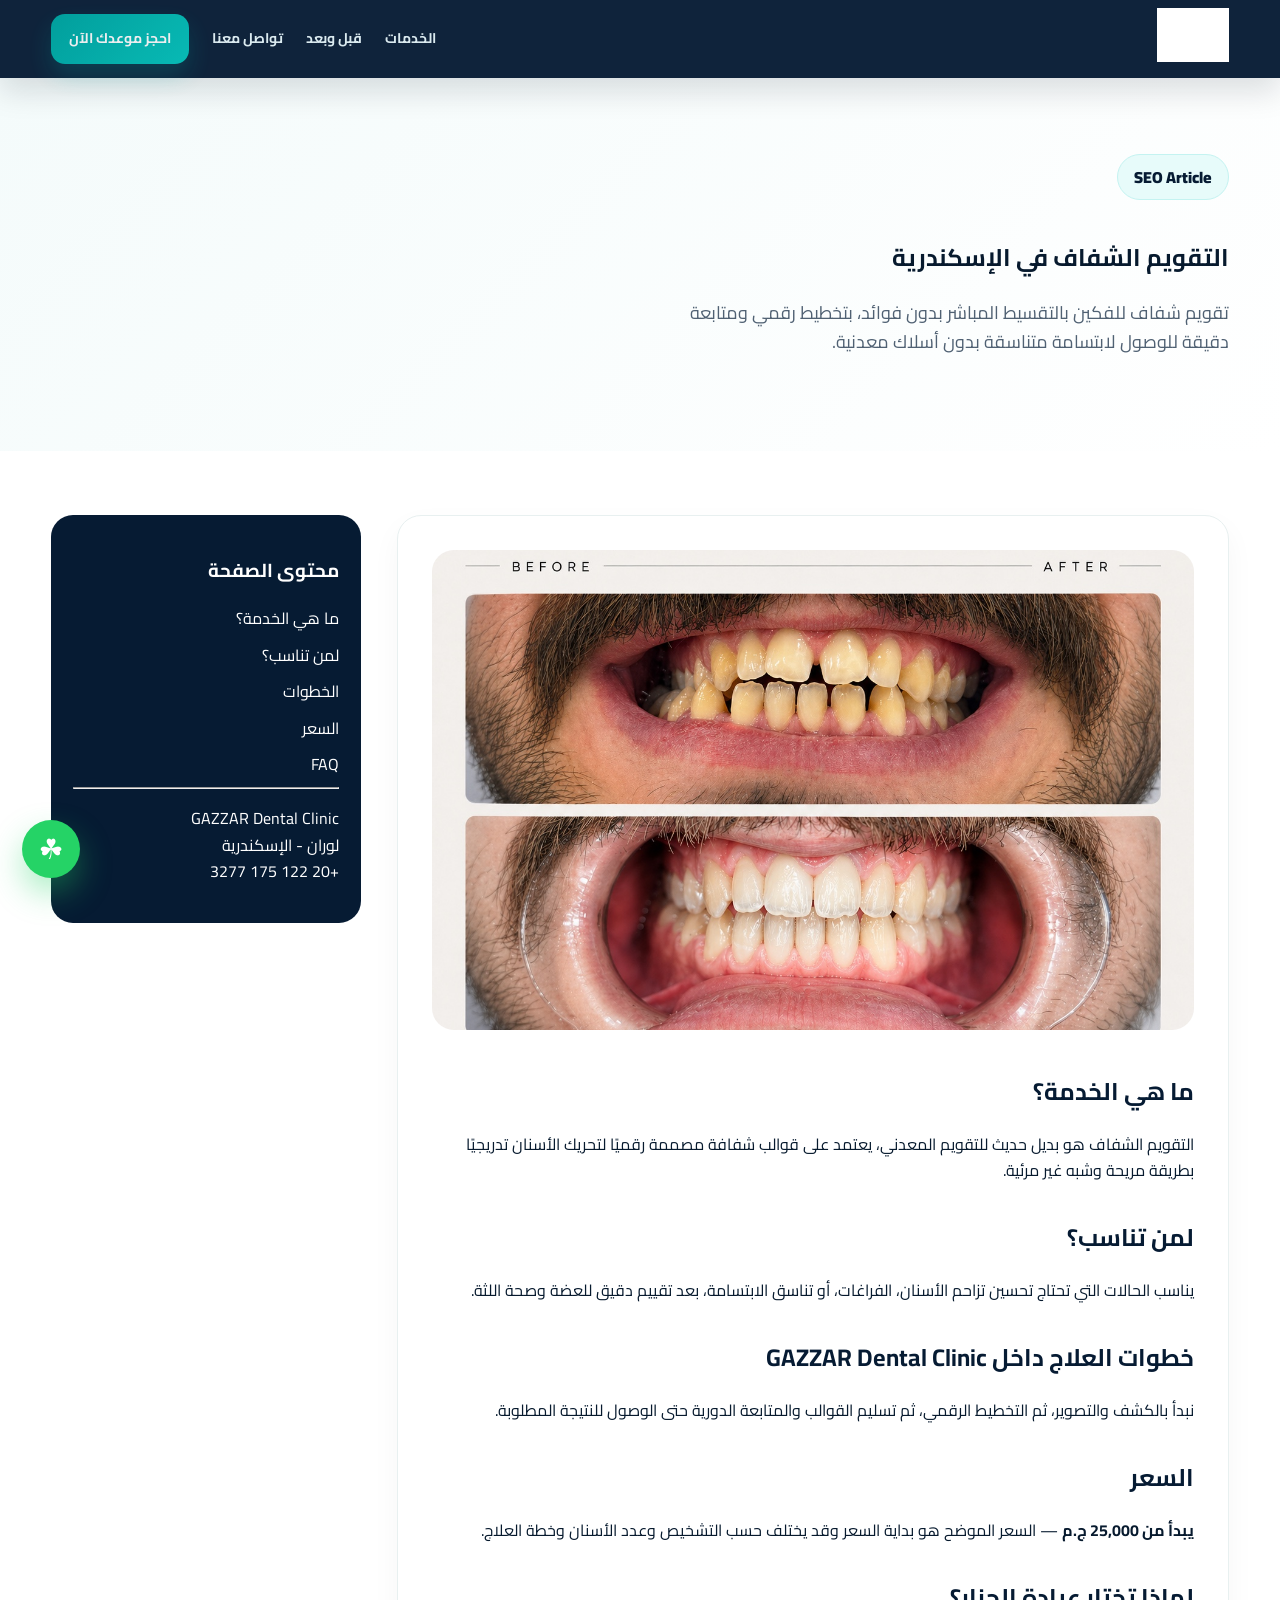
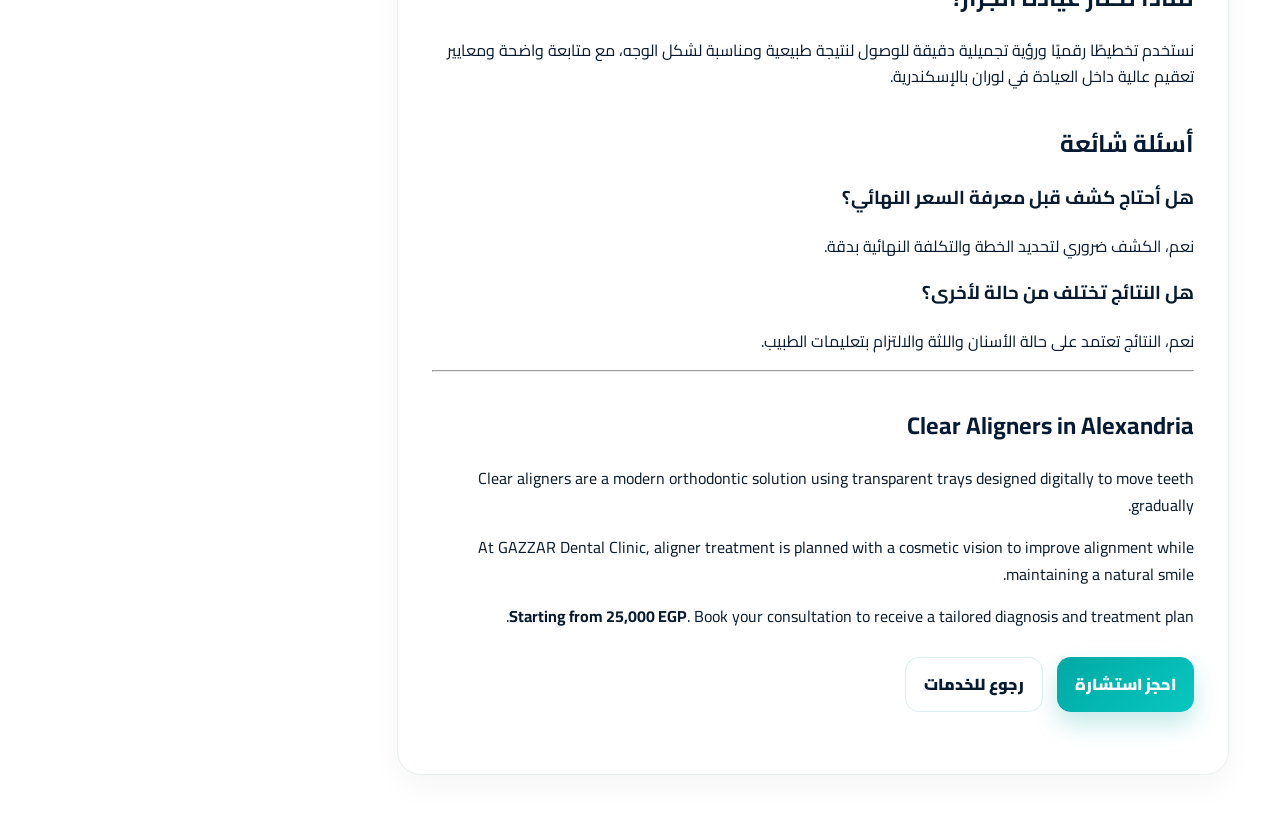
==== clear-aligners.html @ 8bf9c074 "Add files via upload" ====
<!doctype html><html lang="ar"><head><meta charset="utf-8"><meta name="viewport" content="width=device-width, initial-scale=1"><title>التقويم الشفاف في الإسكندرية | GAZZAR Dental Clinic</title><meta name="description" content="تعرف على التقويم الشفاف في عيادة GAZZAR Dental Clinic مع د. عمر الجزار، بداية السعر 25,000 ج.م للفكين بالتقسيط المباشر."><link rel="preconnect" href="https://fonts.googleapis.com"><link rel="preconnect" href="https://fonts.gstatic.com" crossorigin><link href="https://fonts.googleapis.com/css2?family=Cairo:wght@400;600;700;800;1000&family=Inter:wght@400;600;700;800;900&display=swap" rel="stylesheet"><link rel="stylesheet" href="styles.css"></head><body dir="rtl"><header class="topbar"><div class="container nav"><a class="brand" href="index.html"><img src="logo.png" alt="GAZZAR Dental Clinic"></a><nav class="links open" style="display:flex;position:static;flex-direction:row;background:transparent;padding:0"><a href="index.html#services">الخدمات</a><a href="index.html#cases">قبل وبعد</a><a href="index.html#contact">تواصل معنا</a><a class="cta" href="https://wa.me/201221753277" target="_blank">احجز موعدك الآن</a></nav></div></header><section class="article-hero"><div class="container"><span class="eyebrow">SEO Article</span><h1>التقويم الشفاف في الإسكندرية</h1><p class="lead">تقويم شفاف للفكين بالتقسيط المباشر بدون فوائد، بتخطيط رقمي ومتابعة دقيقة للوصول لابتسامة متناسقة بدون أسلاك معدنية.</p></div></section><div class="container article"><main><img src="case-clear-2.jpg" style="width:100%;border-radius:22px;max-height:480px;object-fit:cover" alt="Clear Aligners in Alexandria"><h2 id="overview">ما هي الخدمة؟</h2><p>التقويم الشفاف هو بديل حديث للتقويم المعدني، يعتمد على قوالب شفافة مصممة رقميًا لتحريك الأسنان تدريجيًا بطريقة مريحة وشبه غير مرئية.</p><h2 id="candidate">لمن تناسب؟</h2><p>يناسب الحالات التي تحتاج تحسين تزاحم الأسنان، الفراغات، أو تناسق الابتسامة، بعد تقييم دقيق للعضة وصحة اللثة.</p><h2 id="steps">خطوات العلاج داخل GAZZAR Dental Clinic</h2><p>نبدأ بالكشف والتصوير، ثم التخطيط الرقمي، ثم تسليم القوالب والمتابعة الدورية حتى الوصول للنتيجة المطلوبة.</p><h2 id="price">السعر</h2><p><strong>يبدأ من 25,000 ج.م</strong> — السعر الموضح هو بداية السعر وقد يختلف حسب التشخيص وعدد الأسنان وخطة العلاج.</p><h2 id="why">لماذا تختار عيادة الجزار؟</h2><p>نستخدم تخطيطًا رقميًا ورؤية تجميلية دقيقة للوصول لنتيجة طبيعية ومناسبة لشكل الوجه، مع متابعة واضحة ومعايير تعقيم عالية داخل العيادة في لوران بالإسكندرية.</p><h2 id="faq">أسئلة شائعة</h2><h3>هل أحتاج كشف قبل معرفة السعر النهائي؟</h3><p>نعم، الكشف ضروري لتحديد الخطة والتكلفة النهائية بدقة.</p><h3>هل النتائج تختلف من حالة لأخرى؟</h3><p>نعم، النتائج تعتمد على حالة الأسنان واللثة والالتزام بتعليمات الطبيب.</p><hr><h2>Clear Aligners in Alexandria</h2><p>Clear aligners are a modern orthodontic solution using transparent trays designed digitally to move teeth gradually.</p><p>At GAZZAR Dental Clinic, aligner treatment is planned with a cosmetic vision to improve alignment while maintaining a natural smile.</p><p><strong>Starting from 25,000 EGP</strong>. Book your consultation to receive a tailored diagnosis and treatment plan.</p><div class="actions"><a class="cta" href="https://wa.me/201221753277" target="_blank">احجز استشارة</a><a class="cta ghost" href="index.html#services">رجوع للخدمات</a></div></main><aside class="toc"><h3>محتوى الصفحة</h3><a href="#overview">ما هي الخدمة؟</a><a href="#candidate">لمن تناسب؟</a><a href="#steps">الخطوات</a><a href="#price">السعر</a><a href="#faq">FAQ</a><hr><p>GAZZAR Dental Clinic<br>لوران - الإسكندرية<br>+20 122 175 3277</p></aside></div><a class="whatsapp-float" href="https://wa.me/201221753277" target="_blank">☘</a></body></html>
---- styles.css ----
:root{--navy:#061b33;--navy2:#0a2946;--teal:#00a9a5;--teal2:#08c7bf;--muted:#667789;--light:#f4fbfb;--card:#fff;--ink:#071a2e;--gold:#ffb703}*{box-sizing:border-box}html{scroll-behavior:smooth}body{margin:0;font-family:'Inter','Cairo',system-ui,-apple-system,Segoe UI,sans-serif;color:var(--ink);background:#fff;line-height:1.65}body[dir=rtl]{font-family:'Cairo','Inter',system-ui,sans-serif}.container{width:min(1180px,92%);margin:auto}.topbar{position:sticky;top:0;z-index:50;background:rgba(6,27,51,.96);backdrop-filter:blur(16px);box-shadow:0 14px 30px rgba(4,18,34,.13)}.nav{display:flex;align-items:center;justify-content:space-between;gap:24px;height:78px}.brand img{height:54px;filter:brightness(0) invert(1)}.links{display:flex;align-items:center;gap:23px}.links a{color:#ecfbff;text-decoration:none;font-weight:700;font-size:14px;opacity:.92}.links a:hover{color:var(--teal2)}.cta{display:inline-flex;align-items:center;justify-content:center;gap:8px;border-radius:14px;background:linear-gradient(135deg,var(--teal),var(--teal2));color:white!important;text-decoration:none;padding:13px 18px;font-weight:900;box-shadow:0 12px 25px rgba(0,169,165,.24)}.ghost{background:white;color:var(--navy)!important;border:1px solid #d9eff0;box-shadow:none}.lang{border:1px solid rgba(255,255,255,.25);background:transparent;color:white;border-radius:11px;padding:10px 12px;cursor:pointer;font-weight:800}.menu{display:none;background:transparent;border:0;color:white;font-size:28px}.hero{position:relative;overflow:hidden;background:linear-gradient(110deg,#fff 0%,#f7fcfc 47%,#dff8f7 100%);min-height:710px}.hero:after{content:"";position:absolute;right:-160px;bottom:-120px;width:750px;height:420px;background:linear-gradient(135deg,var(--teal),#0ec0bc);border-top-left-radius:100% 80%;z-index:0}.hero-grid{position:relative;z-index:1;display:grid;grid-template-columns:1.05fr .95fr;gap:30px;align-items:center;padding:86px 0 72px}.eyebrow{display:inline-block;background:#e7fbfa;color:var(--navy);border:1px solid #c4f3f1;border-radius:999px;padding:9px 16px;font-weight:900;margin-bottom:18px}.hero h1{font-size:clamp(46px,6vw,78px);line-height:1.05;margin:0 0 20px;font-weight:1000;letter-spacing:-2px}.hero h1 span{color:var(--teal)}.lead{font-size:18px;color:#506173;max-width:570px}.actions{display:flex;gap:14px;flex-wrap:wrap;margin:28px 0}.rating{display:flex;align-items:center;gap:13px;color:#536474;font-weight:800}.avatars{display:flex}.avatars span{width:34px;height:34px;border-radius:50%;background:linear-gradient(135deg,#cfd8dc,#fff);border:2px solid white;margin-inline-start:-8px;box-shadow:0 5px 14px rgba(0,0,0,.1)}.stars{color:var(--gold);letter-spacing:2px}.hero-photo{position:relative}.hero-photo .main{width:100%;border-radius:32px;object-fit:cover;aspect-ratio:4/4.15;box-shadow:0 30px 70px rgba(4,26,44,.16)}.results-card{position:absolute;bottom:45px;inset-inline-start:-18px;background:var(--navy);color:white;border-radius:24px;padding:22px;width:310px;box-shadow:0 25px 55px rgba(0,0,0,.24);border:1px solid rgba(255,255,255,.12)}.results-card strong{font-size:32px}.results-card img{height:52px;width:62px;border-radius:10px;object-fit:cover;margin-inline-end:4px}.feature-strip{position:relative;z-index:2;margin-top:-62px}.features{display:grid;grid-template-columns:repeat(4,1fr);gap:0;background:white;border-radius:22px;box-shadow:0 18px 50px rgba(20,56,78,.13);overflow:hidden;border:1px solid #e5f3f3}.feature{padding:26px;display:flex;gap:14px;align-items:flex-start;border-inline-end:1px solid #e7f0f1}.icon{width:48px;height:48px;display:grid;place-items:center;border-radius:16px;background:linear-gradient(135deg,var(--teal),var(--teal2));color:white;font-size:24px;flex:none}.feature h3{margin:0 0 3px;font-size:16px}.feature p{margin:0;color:var(--muted);font-size:13px}.section{padding:82px 0}.section.alt{background:linear-gradient(180deg,#f7fcfc,#fff)}.section-title{text-align:center;margin-bottom:36px}.section-title h2{font-size:38px;line-height:1.15;margin:0}.section-title span,.teal{color:var(--teal)}.section-title p{color:var(--muted);margin:12px auto 0;max-width:700px}.treatments{display:grid;grid-template-columns:repeat(4,1fr);gap:22px}.t-card{background:white;border:1px solid #e3eeee;border-radius:20px;overflow:hidden;box-shadow:0 14px 34px rgba(21,53,72,.08);display:flex;flex-direction:column}.t-card img{height:160px;width:100%;object-fit:cover}.t-body{padding:20px;display:flex;flex-direction:column;gap:9px;flex:1}.t-body h3{margin:0;font-size:20px}.t-body p{margin:0;color:var(--muted);font-size:14px}.price{margin-top:auto;color:var(--teal);font-size:22px;font-weight:1000}.small-link{font-weight:900;color:var(--navy);text-decoration:none}.badges{display:grid;grid-template-columns:repeat(4,1fr);gap:16px;margin-top:30px}.badge{background:#fff;border:1px solid #e3eeee;border-radius:18px;padding:18px;display:flex;gap:12px;align-items:center;justify-content:center;font-weight:900;color:var(--navy)}.dark-panel{background:linear-gradient(135deg,#061b33,#082944);border-radius:30px;padding:38px;color:white;display:grid;grid-template-columns:1fr 1fr;gap:38px;align-items:center;overflow:hidden}.dark-panel img{width:100%;border-radius:24px;aspect-ratio:4/3;object-fit:cover}.why-grid{display:grid;grid-template-columns:1fr 1fr;gap:20px}.why{display:flex;gap:14px}.why h3{margin:0 0 4px}.why p{margin:0;color:#bed0dd;font-size:14px}.doctor{display:grid;grid-template-columns:.72fr 1fr;gap:42px;align-items:center}.doctor img{width:100%;border-radius:30px;filter:grayscale(100%);box-shadow:0 25px 60px rgba(0,0,0,.14)}.certs{display:flex;gap:10px;flex-wrap:wrap;margin:18px 0}.certs span{background:#ecfbfa;border:1px solid #cbeeed;color:var(--navy);border-radius:999px;padding:10px 14px;font-weight:800}.stats{display:grid;grid-template-columns:repeat(4,1fr);gap:18px;margin-top:25px}.stat{padding:22px;border:1px solid #e7eeee;border-radius:20px;text-align:center;background:#fff}.stat strong{font-size:28px;color:var(--navy)}.gallery{display:grid;grid-template-columns:repeat(4,1fr);gap:16px}.gallery img{width:100%;height:210px;object-fit:cover;border-radius:20px;box-shadow:0 12px 28px rgba(0,0,0,.08)}.cases{display:grid;grid-template-columns:repeat(3,1fr);gap:22px}.case img{width:100%;border-radius:20px;box-shadow:0 12px 32px rgba(0,0,0,.1)}.case h3{margin:12px 4px 0}.reviews{display:grid;grid-template-columns:repeat(3,1fr);gap:22px}.review{background:#fff;border:1px solid #e7eeee;border-radius:20px;padding:22px;box-shadow:0 12px 30px rgba(0,0,0,.06)}.review .name{font-weight:1000;margin-top:14px}.contact{display:grid;grid-template-columns:1fr 1fr;gap:28px}.contact-card{background:#fff;border:1px solid #e7eeee;border-radius:24px;padding:28px;box-shadow:0 12px 30px rgba(0,0,0,.06)}.mapbox{border-radius:24px;overflow:hidden;min-height:360px;background:url('assets/clinic-front.jpg') center/cover;position:relative}.mapbox:after{content:"";position:absolute;inset:0;background:linear-gradient(0deg,rgba(6,27,51,.75),rgba(6,27,51,.05))}.mapbox a{position:absolute;z-index:1;bottom:22px;inset-inline:22px;text-align:center}.footer{background:#061b33;color:white;padding:54px 0 20px}.footer-grid{display:grid;grid-template-columns:1.3fr 1fr 1fr 1.2fr;gap:32px}.footer a{color:#dff;text-decoration:none;display:block;margin:7px 0}.footer img{height:58px;filter:brightness(0) invert(1)}.social{display:flex;gap:10px;margin-top:15px}.social a{width:38px;height:38px;background:rgba(255,255,255,.1);display:grid;place-items:center;border-radius:50%;margin:0}.copy{border-top:1px solid rgba(255,255,255,.1);margin-top:35px;padding-top:18px;color:#b6c8d6;font-size:13px}.article-hero{padding:76px 0;background:linear-gradient(135deg,#f4fbfb,#fff)}.article{display:grid;grid-template-columns:1fr 310px;gap:36px;padding:64px 0}.article main{background:#fff;border:1px solid #e8f0f0;border-radius:24px;padding:34px;box-shadow:0 12px 30px rgba(0,0,0,.04)}.article h1{font-size:44px;line-height:1.1}.article h2{margin-top:34px;color:var(--navy)}.toc{position:sticky;top:100px;background:var(--navy);color:white;border-radius:22px;padding:22px;height:max-content}.toc a{color:white;text-decoration:none;display:block;margin:10px 0}.whatsapp-float{position:fixed;right:22px;bottom:22px;z-index:80;width:58px;height:58px;border-radius:50%;background:#25D366;color:white;display:grid;place-items:center;font-size:28px;text-decoration:none;box-shadow:0 15px 32px rgba(37,211,102,.38)}body[dir=rtl] .whatsapp-float{right:auto;left:22px}@media(max-width:980px){.links{display:none;position:absolute;top:78px;inset-inline:0;background:var(--navy);padding:20px;flex-direction:column;align-items:stretch}.links.open{display:flex}.menu{display:block}.hero-grid,.dark-panel,.doctor,.contact,.article{grid-template-columns:1fr}.features,.treatments,.badges,.stats,.gallery,.cases,.reviews,.footer-grid{grid-template-columns:1fr 1fr}.hero:after{opacity:.4}.results-card{position:static;margin-top:15px}.hero-photo .main{aspect-ratio:16/10}.article main{padding:22px}}@media(max-width:620px){.features,.treatments,.badges,.stats,.gallery,.cases,.reviews,.footer-grid{grid-template-columns:1fr}.hero h1{font-size:44px}.nav{height:72px}.brand img{height:43px}.section{padding:56px 0}.gallery img{height:260px}.topbar .cta{display:none}.hero-grid{padding:54px 0}.article h1{font-size:35px}}
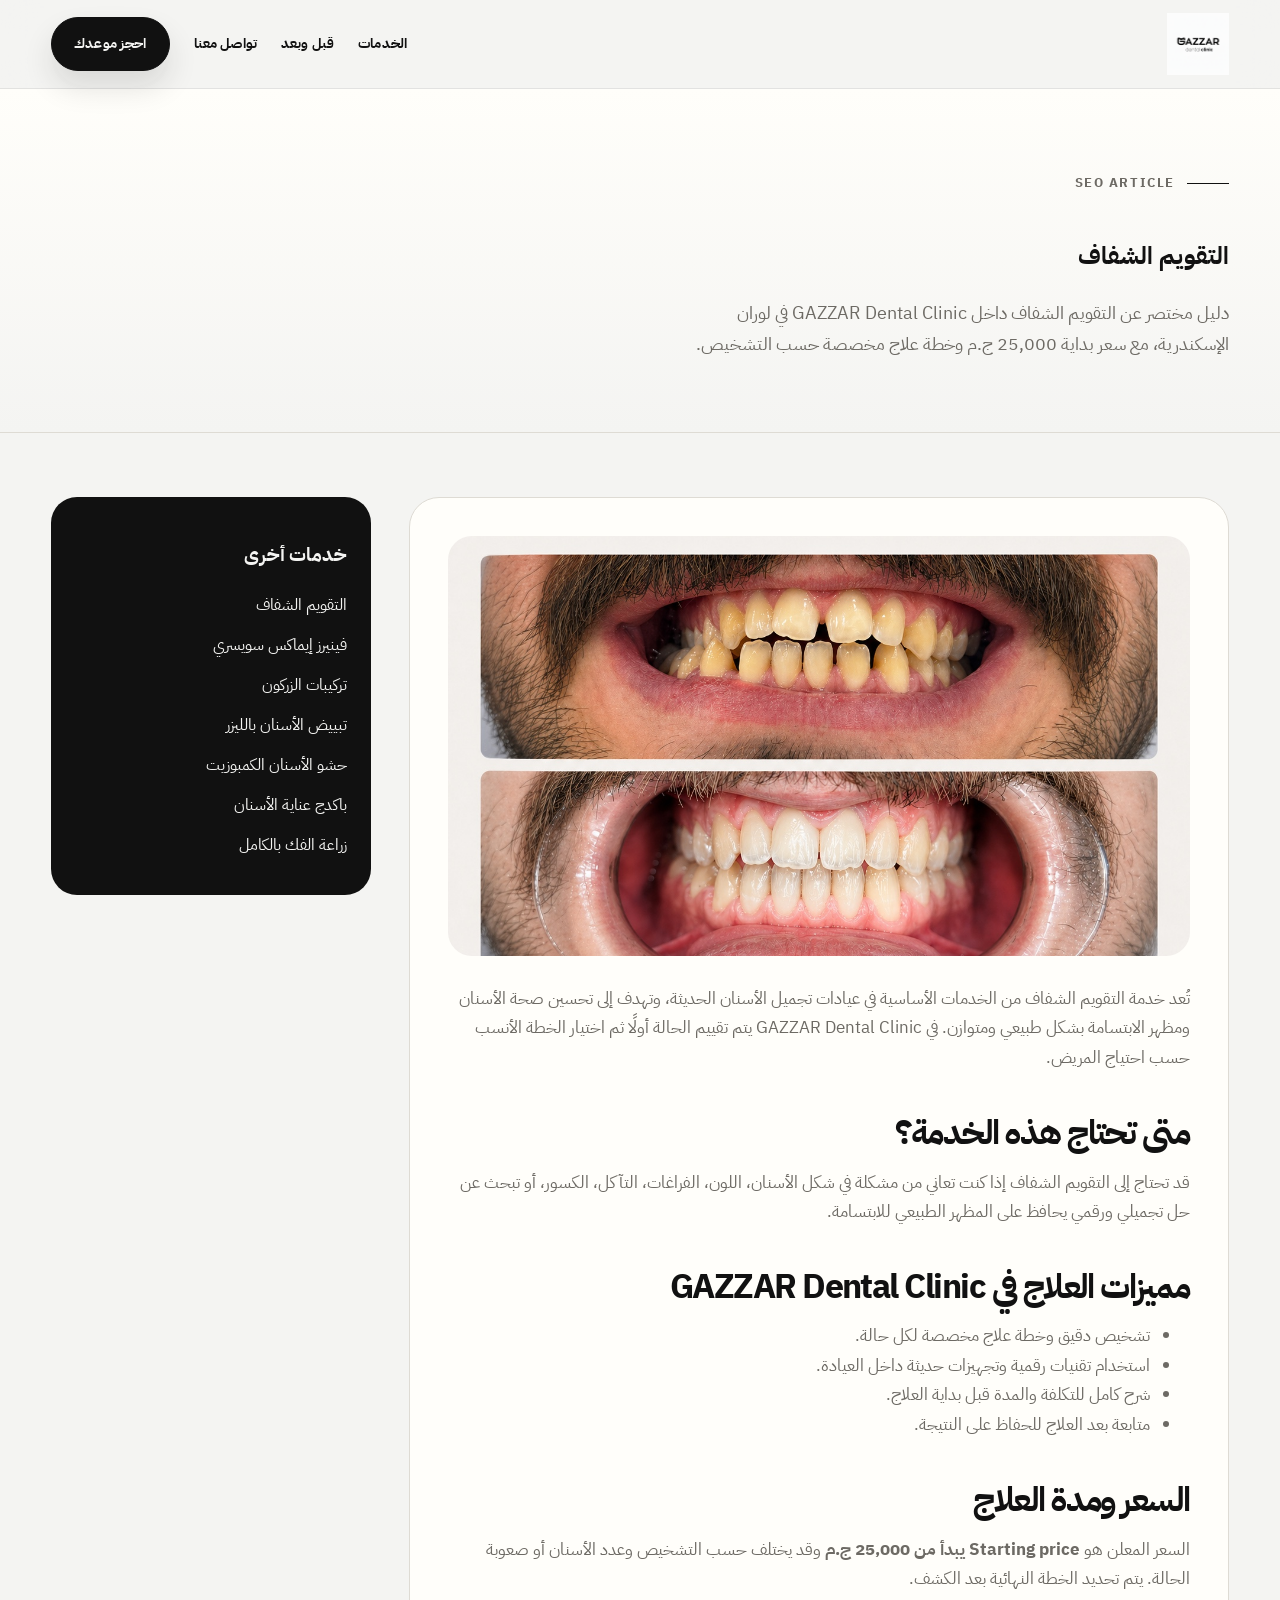
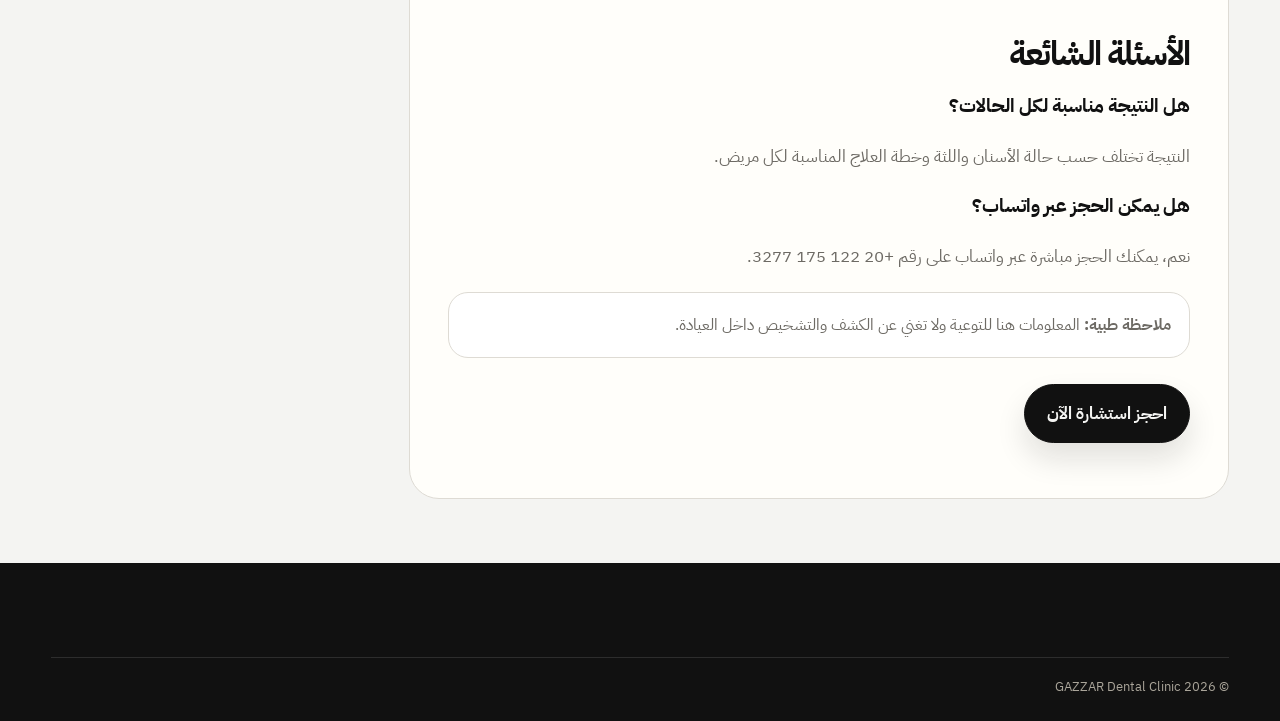
==== commit d7afd37c: "Add files via upload" ====
--- a/clear-aligners.html
+++ b/clear-aligners.html
@@ -1 +1 @@
-<!doctype html><html lang="ar"><head><meta charset="utf-8"><meta name="viewport" content="width=device-width, initial-scale=1"><title>التقويم الشفاف في الإسكندرية | GAZZAR Dental Clinic</title><meta name="description" content="تعرف على التقويم الشفاف في عيادة GAZZAR Dental Clinic مع د. عمر الجزار، بداية السعر 25,000 ج.م للفكين بالتقسيط المباشر."><link rel="preconnect" href="https://fonts.googleapis.com"><link rel="preconnect" href="https://fonts.gstatic.com" crossorigin><link href="https://fonts.googleapis.com/css2?family=Cairo:wght@400;600;700;800;1000&family=Inter:wght@400;600;700;800;900&display=swap" rel="stylesheet"><link rel="stylesheet" href="styles.css"></head><body dir="rtl"><header class="topbar"><div class="container nav"><a class="brand" href="index.html"><img src="logo.png" alt="GAZZAR Dental Clinic"></a><nav class="links open" style="display:flex;position:static;flex-direction:row;background:transparent;padding:0"><a href="index.html#services">الخدمات</a><a href="index.html#cases">قبل وبعد</a><a href="index.html#contact">تواصل معنا</a><a class="cta" href="https://wa.me/201221753277" target="_blank">احجز موعدك الآن</a></nav></div></header><section class="article-hero"><div class="container"><span class="eyebrow">SEO Article</span><h1>التقويم الشفاف في الإسكندرية</h1><p class="lead">تقويم شفاف للفكين بالتقسيط المباشر بدون فوائد، بتخطيط رقمي ومتابعة دقيقة للوصول لابتسامة متناسقة بدون أسلاك معدنية.</p></div></section><div class="container article"><main><img src="case-clear-2.jpg" style="width:100%;border-radius:22px;max-height:480px;object-fit:cover" alt="Clear Aligners in Alexandria"><h2 id="overview">ما هي الخدمة؟</h2><p>التقويم الشفاف هو بديل حديث للتقويم المعدني، يعتمد على قوالب شفافة مصممة رقميًا لتحريك الأسنان تدريجيًا بطريقة مريحة وشبه غير مرئية.</p><h2 id="candidate">لمن تناسب؟</h2><p>يناسب الحالات التي تحتاج تحسين تزاحم الأسنان، الفراغات، أو تناسق الابتسامة، بعد تقييم دقيق للعضة وصحة اللثة.</p><h2 id="steps">خطوات العلاج داخل GAZZAR Dental Clinic</h2><p>نبدأ بالكشف والتصوير، ثم التخطيط الرقمي، ثم تسليم القوالب والمتابعة الدورية حتى الوصول للنتيجة المطلوبة.</p><h2 id="price">السعر</h2><p><strong>يبدأ من 25,000 ج.م</strong> — السعر الموضح هو بداية السعر وقد يختلف حسب التشخيص وعدد الأسنان وخطة العلاج.</p><h2 id="why">لماذا تختار عيادة الجزار؟</h2><p>نستخدم تخطيطًا رقميًا ورؤية تجميلية دقيقة للوصول لنتيجة طبيعية ومناسبة لشكل الوجه، مع متابعة واضحة ومعايير تعقيم عالية داخل العيادة في لوران بالإسكندرية.</p><h2 id="faq">أسئلة شائعة</h2><h3>هل أحتاج كشف قبل معرفة السعر النهائي؟</h3><p>نعم، الكشف ضروري لتحديد الخطة والتكلفة النهائية بدقة.</p><h3>هل النتائج تختلف من حالة لأخرى؟</h3><p>نعم، النتائج تعتمد على حالة الأسنان واللثة والالتزام بتعليمات الطبيب.</p><hr><h2>Clear Aligners in Alexandria</h2><p>Clear aligners are a modern orthodontic solution using transparent trays designed digitally to move teeth gradually.</p><p>At GAZZAR Dental Clinic, aligner treatment is planned with a cosmetic vision to improve alignment while maintaining a natural smile.</p><p><strong>Starting from 25,000 EGP</strong>. Book your consultation to receive a tailored diagnosis and treatment plan.</p><div class="actions"><a class="cta" href="https://wa.me/201221753277" target="_blank">احجز استشارة</a><a class="cta ghost" href="index.html#services">رجوع للخدمات</a></div></main><aside class="toc"><h3>محتوى الصفحة</h3><a href="#overview">ما هي الخدمة؟</a><a href="#candidate">لمن تناسب؟</a><a href="#steps">الخطوات</a><a href="#price">السعر</a><a href="#faq">FAQ</a><hr><p>GAZZAR Dental Clinic<br>لوران - الإسكندرية<br>+20 122 175 3277</p></aside></div><a class="whatsapp-float" href="https://wa.me/201221753277" target="_blank">☘</a></body></html>+<!doctype html><html lang="ar"><head><meta charset="utf-8"><meta name="viewport" content="width=device-width, initial-scale=1"><title>التقويم الشفاف | GAZZAR Dental Clinic</title><meta name="description" content="التقويم الشفاف في لوران الإسكندرية داخل GAZZAR Dental Clinic مع د. عمر الجزار. اعرف السعر والمميزات واحجز عبر واتساب."><link rel="preconnect" href="https://fonts.googleapis.com"><link rel="preconnect" href="https://fonts.gstatic.com" crossorigin><link href="https://fonts.googleapis.com/css2?family=Cormorant+Garamond:ital,wght@0,500;0,600;1,500;1,600&family=IBM+Plex+Sans+Arabic:wght@400;500;600;700&family=Manrope:wght@400;500;600;700;800&display=swap" rel="stylesheet"><link rel="stylesheet" href="styles.css"></head><body dir="rtl"><header class="topbar"><div class="container nav"><a class="brand" href="index.html"><img src="logo.png" alt="GAZZAR Dental Clinic"></a><nav class="links open"><a href="index.html#services">الخدمات</a><a href="index.html#cases">قبل وبعد</a><a href="index.html#contact">تواصل معنا</a><a class="cta" href="https://wa.me/201221753277" target="_blank">احجز موعدك</a></nav></div></header><section class="article-hero"><div class="container"><span class="eyebrow">SEO ARTICLE</span><h1>التقويم الشفاف</h1><p class="lead">دليل مختصر عن التقويم الشفاف داخل GAZZAR Dental Clinic في لوران الإسكندرية، مع سعر بداية 25,000 ج.م وخطة علاج مخصصة حسب التشخيص.</p></div></section><div class="container article-layout"><main><img src="case-clear-2.jpg" alt="التقويم الشفاف" style="border-radius:24px;margin-bottom:28px;width:100%;max-height:420px;object-fit:cover"><p>تُعد خدمة التقويم الشفاف من الخدمات الأساسية في عيادات تجميل الأسنان الحديثة، وتهدف إلى تحسين صحة الأسنان ومظهر الابتسامة بشكل طبيعي ومتوازن. في GAZZAR Dental Clinic يتم تقييم الحالة أولًا ثم اختيار الخطة الأنسب حسب احتياج المريض.</p><h2>متى تحتاج هذه الخدمة؟</h2><p>قد تحتاج إلى التقويم الشفاف إذا كنت تعاني من مشكلة في شكل الأسنان، اللون، الفراغات، التآكل، الكسور، أو تبحث عن حل تجميلي ورقمي يحافظ على المظهر الطبيعي للابتسامة.</p><h2>مميزات العلاج في GAZZAR Dental Clinic</h2><ul><li>تشخيص دقيق وخطة علاج مخصصة لكل حالة.</li><li>استخدام تقنيات رقمية وتجهيزات حديثة داخل العيادة.</li><li>شرح كامل للتكلفة والمدة قبل بداية العلاج.</li><li>متابعة بعد العلاج للحفاظ على النتيجة.</li></ul><h2>السعر ومدة العلاج</h2><p>السعر المعلن هو <strong>Starting price يبدأ من 25,000 ج.م</strong> وقد يختلف حسب التشخيص وعدد الأسنان أو صعوبة الحالة. يتم تحديد الخطة النهائية بعد الكشف.</p><h2>الأسئلة الشائعة</h2><h3>هل النتيجة مناسبة لكل الحالات؟</h3><p>النتيجة تختلف حسب حالة الأسنان واللثة وخطة العلاج المناسبة لكل مريض.</p><h3>هل يمكن الحجز عبر واتساب؟</h3><p>نعم، يمكنك الحجز مباشرة عبر واتساب على رقم +20 122 175 3277.</p><div class="notice"><strong>ملاحظة طبية:</strong> المعلومات هنا للتوعية ولا تغني عن الكشف والتشخيص داخل العيادة.</div><p style="margin-top:26px"><a class="cta" href="https://wa.me/201221753277" target="_blank">احجز استشارة الآن</a></p></main><aside class="toc"><h3>خدمات أخرى</h3><a href="clear-aligners.html">التقويم الشفاف</a><a href="emax-veneers.html">فينيرز إيماكس سويسري</a><a href="zirconia-crowns.html">تركيبات الزركون</a><a href="laser-bleaching.html">تبييض الأسنان بالليزر</a><a href="composite-restoration.html">حشو الأسنان الكمبوزيت</a><a href="dental-care-package.html">باكدج عناية الأسنان</a><a href="full-arch-implants.html">زراعة الفك بالكامل</a></aside></div><footer class="footer"><div class="container copy">© 2026 GAZZAR Dental Clinic</div></footer></body></html>
--- a/styles.css
+++ b/styles.css
@@ -1,2 +1,2 @@
 
-:root{--navy:#061b33;--navy2:#0a2946;--teal:#00a9a5;--teal2:#08c7bf;--muted:#667789;--light:#f4fbfb;--card:#fff;--ink:#071a2e;--gold:#ffb703}*{box-sizing:border-box}html{scroll-behavior:smooth}body{margin:0;font-family:'Inter','Cairo',system-ui,-apple-system,Segoe UI,sans-serif;color:var(--ink);background:#fff;line-height:1.65}body[dir=rtl]{font-family:'Cairo','Inter',system-ui,sans-serif}.container{width:min(1180px,92%);margin:auto}.topbar{position:sticky;top:0;z-index:50;background:rgba(6,27,51,.96);backdrop-filter:blur(16px);box-shadow:0 14px 30px rgba(4,18,34,.13)}.nav{display:flex;align-items:center;justify-content:space-between;gap:24px;height:78px}.brand img{height:54px;filter:brightness(0) invert(1)}.links{display:flex;align-items:center;gap:23px}.links a{color:#ecfbff;text-decoration:none;font-weight:700;font-size:14px;opacity:.92}.links a:hover{color:var(--teal2)}.cta{display:inline-flex;align-items:center;justify-content:center;gap:8px;border-radius:14px;background:linear-gradient(135deg,var(--teal),var(--teal2));color:white!important;text-decoration:none;padding:13px 18px;font-weight:900;box-shadow:0 12px 25px rgba(0,169,165,.24)}.ghost{background:white;color:var(--navy)!important;border:1px solid #d9eff0;box-shadow:none}.lang{border:1px solid rgba(255,255,255,.25);background:transparent;color:white;border-radius:11px;padding:10px 12px;cursor:pointer;font-weight:800}.menu{display:none;background:transparent;border:0;color:white;font-size:28px}.hero{position:relative;overflow:hidden;background:linear-gradient(110deg,#fff 0%,#f7fcfc 47%,#dff8f7 100%);min-height:710px}.hero:after{content:"";position:absolute;right:-160px;bottom:-120px;width:750px;height:420px;background:linear-gradient(135deg,var(--teal),#0ec0bc);border-top-left-radius:100% 80%;z-index:0}.hero-grid{position:relative;z-index:1;display:grid;grid-template-columns:1.05fr .95fr;gap:30px;align-items:center;padding:86px 0 72px}.eyebrow{display:inline-block;background:#e7fbfa;color:var(--navy);border:1px solid #c4f3f1;border-radius:999px;padding:9px 16px;font-weight:900;margin-bottom:18px}.hero h1{font-size:clamp(46px,6vw,78px);line-height:1.05;margin:0 0 20px;font-weight:1000;letter-spacing:-2px}.hero h1 span{color:var(--teal)}.lead{font-size:18px;color:#506173;max-width:570px}.actions{display:flex;gap:14px;flex-wrap:wrap;margin:28px 0}.rating{display:flex;align-items:center;gap:13px;color:#536474;font-weight:800}.avatars{display:flex}.avatars span{width:34px;height:34px;border-radius:50%;background:linear-gradient(135deg,#cfd8dc,#fff);border:2px solid white;margin-inline-start:-8px;box-shadow:0 5px 14px rgba(0,0,0,.1)}.stars{color:var(--gold);letter-spacing:2px}.hero-photo{position:relative}.hero-photo .main{width:100%;border-radius:32px;object-fit:cover;aspect-ratio:4/4.15;box-shadow:0 30px 70px rgba(4,26,44,.16)}.results-card{position:absolute;bottom:45px;inset-inline-start:-18px;background:var(--navy);color:white;border-radius:24px;padding:22px;width:310px;box-shadow:0 25px 55px rgba(0,0,0,.24);border:1px solid rgba(255,255,255,.12)}.results-card strong{font-size:32px}.results-card img{height:52px;width:62px;border-radius:10px;object-fit:cover;margin-inline-end:4px}.feature-strip{position:relative;z-index:2;margin-top:-62px}.features{display:grid;grid-template-columns:repeat(4,1fr);gap:0;background:white;border-radius:22px;box-shadow:0 18px 50px rgba(20,56,78,.13);overflow:hidden;border:1px solid #e5f3f3}.feature{padding:26px;display:flex;gap:14px;align-items:flex-start;border-inline-end:1px solid #e7f0f1}.icon{width:48px;height:48px;display:grid;place-items:center;border-radius:16px;background:linear-gradient(135deg,var(--teal),var(--teal2));color:white;font-size:24px;flex:none}.feature h3{margin:0 0 3px;font-size:16px}.feature p{margin:0;color:var(--muted);font-size:13px}.section{padding:82px 0}.section.alt{background:linear-gradient(180deg,#f7fcfc,#fff)}.section-title{text-align:center;margin-bottom:36px}.section-title h2{font-size:38px;line-height:1.15;margin:0}.section-title span,.teal{color:var(--teal)}.section-title p{color:var(--muted);margin:12px auto 0;max-width:700px}.treatments{display:grid;grid-template-columns:repeat(4,1fr);gap:22px}.t-card{background:white;border:1px solid #e3eeee;border-radius:20px;overflow:hidden;box-shadow:0 14px 34px rgba(21,53,72,.08);display:flex;flex-direction:column}.t-card img{height:160px;width:100%;object-fit:cover}.t-body{padding:20px;display:flex;flex-direction:column;gap:9px;flex:1}.t-body h3{margin:0;font-size:20px}.t-body p{margin:0;color:var(--muted);font-size:14px}.price{margin-top:auto;color:var(--teal);font-size:22px;font-weight:1000}.small-link{font-weight:900;color:var(--navy);text-decoration:none}.badges{display:grid;grid-template-columns:repeat(4,1fr);gap:16px;margin-top:30px}.badge{background:#fff;border:1px solid #e3eeee;border-radius:18px;padding:18px;display:flex;gap:12px;align-items:center;justify-content:center;font-weight:900;color:var(--navy)}.dark-panel{background:linear-gradient(135deg,#061b33,#082944);border-radius:30px;padding:38px;color:white;display:grid;grid-template-columns:1fr 1fr;gap:38px;align-items:center;overflow:hidden}.dark-panel img{width:100%;border-radius:24px;aspect-ratio:4/3;object-fit:cover}.why-grid{display:grid;grid-template-columns:1fr 1fr;gap:20px}.why{display:flex;gap:14px}.why h3{margin:0 0 4px}.why p{margin:0;color:#bed0dd;font-size:14px}.doctor{display:grid;grid-template-columns:.72fr 1fr;gap:42px;align-items:center}.doctor img{width:100%;border-radius:30px;filter:grayscale(100%);box-shadow:0 25px 60px rgba(0,0,0,.14)}.certs{display:flex;gap:10px;flex-wrap:wrap;margin:18px 0}.certs span{background:#ecfbfa;border:1px solid #cbeeed;color:var(--navy);border-radius:999px;padding:10px 14px;font-weight:800}.stats{display:grid;grid-template-columns:repeat(4,1fr);gap:18px;margin-top:25px}.stat{padding:22px;border:1px solid #e7eeee;border-radius:20px;text-align:center;background:#fff}.stat strong{font-size:28px;color:var(--navy)}.gallery{display:grid;grid-template-columns:repeat(4,1fr);gap:16px}.gallery img{width:100%;height:210px;object-fit:cover;border-radius:20px;box-shadow:0 12px 28px rgba(0,0,0,.08)}.cases{display:grid;grid-template-columns:repeat(3,1fr);gap:22px}.case img{width:100%;border-radius:20px;box-shadow:0 12px 32px rgba(0,0,0,.1)}.case h3{margin:12px 4px 0}.reviews{display:grid;grid-template-columns:repeat(3,1fr);gap:22px}.review{background:#fff;border:1px solid #e7eeee;border-radius:20px;padding:22px;box-shadow:0 12px 30px rgba(0,0,0,.06)}.review .name{font-weight:1000;margin-top:14px}.contact{display:grid;grid-template-columns:1fr 1fr;gap:28px}.contact-card{background:#fff;border:1px solid #e7eeee;border-radius:24px;padding:28px;box-shadow:0 12px 30px rgba(0,0,0,.06)}.mapbox{border-radius:24px;overflow:hidden;min-height:360px;background:url('assets/clinic-front.jpg') center/cover;position:relative}.mapbox:after{content:"";position:absolute;inset:0;background:linear-gradient(0deg,rgba(6,27,51,.75),rgba(6,27,51,.05))}.mapbox a{position:absolute;z-index:1;bottom:22px;inset-inline:22px;text-align:center}.footer{background:#061b33;color:white;padding:54px 0 20px}.footer-grid{display:grid;grid-template-columns:1.3fr 1fr 1fr 1.2fr;gap:32px}.footer a{color:#dff;text-decoration:none;display:block;margin:7px 0}.footer img{height:58px;filter:brightness(0) invert(1)}.social{display:flex;gap:10px;margin-top:15px}.social a{width:38px;height:38px;background:rgba(255,255,255,.1);display:grid;place-items:center;border-radius:50%;margin:0}.copy{border-top:1px solid rgba(255,255,255,.1);margin-top:35px;padding-top:18px;color:#b6c8d6;font-size:13px}.article-hero{padding:76px 0;background:linear-gradient(135deg,#f4fbfb,#fff)}.article{display:grid;grid-template-columns:1fr 310px;gap:36px;padding:64px 0}.article main{background:#fff;border:1px solid #e8f0f0;border-radius:24px;padding:34px;box-shadow:0 12px 30px rgba(0,0,0,.04)}.article h1{font-size:44px;line-height:1.1}.article h2{margin-top:34px;color:var(--navy)}.toc{position:sticky;top:100px;background:var(--navy);color:white;border-radius:22px;padding:22px;height:max-content}.toc a{color:white;text-decoration:none;display:block;margin:10px 0}.whatsapp-float{position:fixed;right:22px;bottom:22px;z-index:80;width:58px;height:58px;border-radius:50%;background:#25D366;color:white;display:grid;place-items:center;font-size:28px;text-decoration:none;box-shadow:0 15px 32px rgba(37,211,102,.38)}body[dir=rtl] .whatsapp-float{right:auto;left:22px}@media(max-width:980px){.links{display:none;position:absolute;top:78px;inset-inline:0;background:var(--navy);padding:20px;flex-direction:column;align-items:stretch}.links.open{display:flex}.menu{display:block}.hero-grid,.dark-panel,.doctor,.contact,.article{grid-template-columns:1fr}.features,.treatments,.badges,.stats,.gallery,.cases,.reviews,.footer-grid{grid-template-columns:1fr 1fr}.hero:after{opacity:.4}.results-card{position:static;margin-top:15px}.hero-photo .main{aspect-ratio:16/10}.article main{padding:22px}}@media(max-width:620px){.features,.treatments,.badges,.stats,.gallery,.cases,.reviews,.footer-grid{grid-template-columns:1fr}.hero h1{font-size:44px}.nav{height:72px}.brand img{height:43px}.section{padding:56px 0}.gallery img{height:260px}.topbar .cta{display:none}.hero-grid{padding:54px 0}.article h1{font-size:35px}}
+:root{--ivory:#F4F4F2;--black:#111111;--soft:#1d1d1b;--muted:#6d6a64;--line:#dedbd4;--card:#fffefa;--shade:#e9e7e1;--gold:#b7995b;--success:#25D366}*{box-sizing:border-box}html{scroll-behavior:smooth}body{margin:0;background:var(--ivory);color:var(--black);font-family:'Manrope','IBM Plex Sans Arabic',system-ui,-apple-system,sans-serif;line-height:1.75}body[dir=rtl]{font-family:'IBM Plex Sans Arabic','Manrope',system-ui,sans-serif}img{max-width:100%;display:block}.container{width:min(1180px,92%);margin:auto}.topbar{position:sticky;top:0;z-index:60;background:rgba(244,244,242,.92);backdrop-filter:blur(18px);border-bottom:1px solid rgba(17,17,17,.08)}.nav{height:88px;display:flex;align-items:center;justify-content:space-between;gap:22px}.brand{display:flex;align-items:center;min-width:215px}.brand img{height:62px;width:auto;object-fit:contain;filter:none}.links{display:flex;align-items:center;gap:24px}.links a{color:var(--black);text-decoration:none;font-weight:700;font-size:14px;letter-spacing:.01em}.links a:hover{opacity:.55}.cta{display:inline-flex;align-items:center;justify-content:center;gap:10px;border-radius:999px;background:var(--black);color:var(--ivory)!important;text-decoration:none;padding:14px 22px;font-weight:800;border:1px solid var(--black);box-shadow:0 16px 30px rgba(17,17,17,.12);transition:.2s ease}.cta:hover{transform:translateY(-2px)}.ghost{background:transparent;color:var(--black)!important;box-shadow:none}.outline{background:transparent;color:var(--black)!important}.lang,.menu{border:1px solid var(--line);background:transparent;color:var(--black);border-radius:999px;padding:11px 14px;font-weight:800;cursor:pointer}.menu{display:none;font-size:24px;padding:8px 12px}.hero{position:relative;overflow:hidden;min-height:780px;background:radial-gradient(circle at 78% 23%,#ffffff 0,#f7f7f5 24%,var(--ivory) 58%)}.hero:before{content:"";position:absolute;inset:0;background:linear-gradient(90deg,rgba(244,244,242,.95),rgba(244,244,242,.55) 52%,rgba(244,244,242,.15));z-index:1;pointer-events:none}.hero-grid{position:relative;z-index:2;display:grid;grid-template-columns:1fr .95fr;gap:44px;align-items:center;padding:92px 0 76px}.hero-copy{max-width:620px}.eyebrow{display:inline-flex;align-items:center;gap:12px;font-size:13px;font-weight:800;letter-spacing:.12em;text-transform:uppercase;color:var(--muted);margin-bottom:20px}.eyebrow:before{content:"";width:42px;height:1px;background:var(--black)}.hero h1{font-size:clamp(48px,7vw,92px);line-height:.98;margin:0 0 24px;letter-spacing:-.06em;font-weight:800}.hero h1 span{font-family:'Cormorant Garamond','IBM Plex Sans Arabic',serif;font-weight:600;font-style:italic;letter-spacing:-.035em}.lead{font-size:18px;color:var(--muted);max-width:570px}.actions{display:flex;gap:14px;flex-wrap:wrap;margin:32px 0}.hero-metrics{display:grid;grid-template-columns:repeat(3,1fr);gap:16px;margin-top:36px;max-width:560px}.metric{border-top:1px solid var(--black);padding-top:16px}.metric strong{font-size:27px}.metric span{display:block;color:var(--muted);font-size:13px}.hero-visual{position:relative}.hero-visual .main-img{width:100%;aspect-ratio:4/4.85;object-fit:cover;border-radius:28px;filter:grayscale(100%) contrast(1.03);box-shadow:0 35px 80px rgba(17,17,17,.16)}.hero-card{position:absolute;inset-inline-start:-30px;bottom:34px;background:rgba(17,17,17,.94);color:var(--ivory);border-radius:22px;padding:20px;width:315px;box-shadow:0 25px 55px rgba(17,17,17,.23)}.hero-card h3{margin:0 0 10px}.mini-cases{display:flex;gap:8px}.mini-cases img{height:54px;width:72px;border-radius:12px;object-fit:cover}.trust-strip{position:relative;z-index:3;margin-top:-56px}.trust-grid{display:grid;grid-template-columns:repeat(4,1fr);border:1px solid var(--line);background:rgba(255,254,250,.92);backdrop-filter:blur(16px);border-radius:28px;overflow:hidden;box-shadow:0 25px 70px rgba(17,17,17,.08)}.trust-item{padding:28px;border-inline-end:1px solid var(--line)}.trust-item:last-child{border:0}.trust-icon{font-size:28px;margin-bottom:10px}.trust-item h3{margin:0 0 4px;font-size:17px}.trust-item p{margin:0;color:var(--muted);font-size:14px}.section{padding:95px 0}.section-title{display:flex;align-items:end;justify-content:space-between;gap:28px;margin-bottom:38px}.section-title.center{display:block;text-align:center}.section-title small{font-size:13px;font-weight:800;text-transform:uppercase;letter-spacing:.15em;color:var(--muted)}h2{font-size:clamp(34px,4.4vw,58px);line-height:1.05;margin:8px 0 0;letter-spacing:-.045em}h2 em{font-family:'Cormorant Garamond',serif;font-weight:600}.section-title p{max-width:620px;color:var(--muted);margin:0}.treatments{display:grid;grid-template-columns:repeat(3,1fr);gap:24px}.t-card{background:var(--card);border:1px solid var(--line);border-radius:28px;overflow:hidden;display:flex;flex-direction:column;box-shadow:0 20px 60px rgba(17,17,17,.06)}.t-img-wrap{position:relative;overflow:hidden}.t-card img{height:245px;width:100%;object-fit:cover;filter:saturate(.84) contrast(1.02);transition:.35s}.t-card:hover img{transform:scale(1.04)}.t-tag{position:absolute;top:16px;inset-inline-start:16px;background:rgba(244,244,242,.92);color:var(--black);border:1px solid rgba(17,17,17,.12);border-radius:999px;padding:8px 12px;font-size:12px;font-weight:800}.t-body{padding:24px;display:flex;flex-direction:column;gap:12px;flex:1}.t-body h3{margin:0;font-size:24px;line-height:1.2}.t-body p{margin:0;color:var(--muted);font-size:15px}.price-row{display:flex;align-items:center;justify-content:space-between;gap:10px;border-top:1px solid var(--line);padding-top:16px;margin-top:auto}.price-row span{color:var(--muted);font-size:12px;font-weight:800;text-transform:uppercase;letter-spacing:.08em}.price{font-size:24px;font-weight:900}.small-link{color:var(--black);font-weight:800;text-decoration:none}.premium-band{border-top:1px solid var(--line);border-bottom:1px solid var(--line);background:var(--black);color:var(--ivory);padding:54px 0}.band-grid{display:grid;grid-template-columns:repeat(4,1fr);gap:22px}.band-item{display:flex;gap:14px;align-items:flex-start}.band-item strong{display:block;font-size:18px}.band-item span{color:#c7c1b6;font-size:14px}.clinic-section{background:var(--soft);color:var(--ivory);border-radius:38px;padding:42px;display:grid;grid-template-columns:1fr 1fr;gap:44px;align-items:center}.clinic-section img{border-radius:28px;width:100%;aspect-ratio:4/3;object-fit:cover;filter:saturate(.7)}.why-grid{display:grid;grid-template-columns:1fr 1fr;gap:22px;margin-top:26px}.why{border-top:1px solid rgba(244,244,242,.25);padding-top:18px}.why h3{margin:0 0 6px}.why p{margin:0;color:#c7c1b6}.doctor{display:grid;grid-template-columns:.78fr 1.05fr;gap:52px;align-items:center}.doctor img{border-radius:34px;width:100%;filter:grayscale(100%);box-shadow:0 28px 80px rgba(17,17,17,.12)}.certs{display:grid;gap:10px;margin:24px 0}.certs span{border:1px solid var(--line);background:var(--card);border-radius:999px;padding:12px 16px;font-weight:800}.stats{display:grid;grid-template-columns:repeat(4,1fr);gap:14px;margin-top:24px}.stat{border:1px solid var(--line);background:var(--card);border-radius:22px;padding:20px;text-align:center}.stat strong{font-size:29px}.gallery{display:grid;grid-template-columns:1.3fr 1fr 1fr;gap:18px}.gallery img{width:100%;height:260px;object-fit:cover;border-radius:26px;filter:saturate(.78);box-shadow:0 12px 40px rgba(17,17,17,.06)}.gallery img:first-child{grid-row:span 2;height:538px}.cases{display:grid;grid-template-columns:repeat(3,1fr);gap:22px}.case{background:var(--card);border:1px solid var(--line);border-radius:28px;padding:12px;box-shadow:0 20px 60px rgba(17,17,17,.06)}.case img{width:100%;height:310px;object-fit:cover;border-radius:20px}.case h3{margin:15px 6px 3px;font-size:19px}.reviews{display:grid;grid-template-columns:repeat(3,1fr);gap:22px}.review{background:var(--card);border:1px solid var(--line);border-radius:28px;padding:26px;min-height:225px;display:flex;flex-direction:column;box-shadow:0 20px 60px rgba(17,17,17,.05)}.stars{letter-spacing:3px;color:var(--gold);font-size:18px}.review p{color:var(--muted);font-size:16px}.review .name{margin-top:auto;font-weight:900}.articles-grid{display:grid;grid-template-columns:repeat(4,1fr);gap:18px}.article-card{border:1px solid var(--line);border-radius:24px;background:var(--card);padding:22px;text-decoration:none;color:var(--black);min-height:170px;display:flex;flex-direction:column;justify-content:space-between}.article-card h3{margin:0;font-size:20px}.article-card span{color:var(--muted);font-weight:800}.contact{display:grid;grid-template-columns:.9fr 1.1fr;gap:30px}.contact-card{background:var(--card);border:1px solid var(--line);border-radius:30px;padding:32px}.contact-card p{color:var(--muted)}.contact-list{display:grid;gap:14px}.contact-list a,.contact-list div{border-top:1px solid var(--line);padding-top:14px;color:var(--black);text-decoration:none;font-weight:800}.mapbox{border-radius:30px;overflow:hidden;min-height:420px;background:url('clinic-front.jpg') center/cover;position:relative}.mapbox:before{content:"";position:absolute;inset:0;background:linear-gradient(0deg,rgba(17,17,17,.72),rgba(17,17,17,.05))}.mapbox a{position:absolute;bottom:24px;inset-inline:24px;text-align:center}.footer{background:var(--black);color:var(--ivory);padding:58px 0 22px}.footer-grid{display:grid;grid-template-columns:1.3fr 1fr 1fr 1.2fr;gap:34px}.footer img{height:74px;filter:brightness(0) invert(1)}.footer p{color:#c7c1b6}.footer a{color:var(--ivory);display:block;text-decoration:none;margin:8px 0}.social{display:flex;gap:10px;margin-top:18px}.social a{width:40px;height:40px;border:1px solid rgba(244,244,242,.22);display:grid;place-items:center;border-radius:50%;margin:0}.copy{border-top:1px solid rgba(244,244,242,.12);margin-top:36px;padding-top:18px;color:#aaa59a;font-size:13px}.whatsapp-float{position:fixed;z-index:90;right:22px;bottom:22px;width:60px;height:60px;background:var(--success);color:white;border-radius:50%;display:grid;place-items:center;text-decoration:none;font-weight:900;font-size:26px;box-shadow:0 20px 36px rgba(37,211,102,.35)}body[dir=rtl] .whatsapp-float{right:auto;left:22px}.article-hero{padding:76px 0 54px;border-bottom:1px solid var(--line);background:linear-gradient(180deg,#fffefa,var(--ivory))}.article-layout{display:grid;grid-template-columns:1fr 320px;gap:38px;padding:64px 0}.article-layout main{background:var(--card);border:1px solid var(--line);border-radius:30px;padding:38px}.article-layout h1{font-size:clamp(38px,5vw,64px);line-height:1;margin:0}.article-layout h2{font-size:34px;margin-top:42px}.article-layout p,.article-layout li{color:var(--muted);font-size:17px}.toc{position:sticky;top:110px;background:var(--black);color:var(--ivory);border-radius:26px;padding:24px;height:max-content}.toc a{color:var(--ivory);display:block;text-decoration:none;margin:12px 0}.notice{background:#fff;border:1px solid var(--line);padding:18px;border-radius:20px;color:var(--muted);margin-top:20px}.only-en{display:none}body[data-lang=en] .only-ar{display:none}body[data-lang=en] .only-en{display:inline}body[data-lang=en] .only-en.block{display:block}body[data-lang=en] .only-ar.block{display:none}@media(max-width:1040px){.links{display:none;position:absolute;top:88px;inset-inline:0;background:var(--ivory);padding:18px;flex-direction:column;align-items:stretch;border-bottom:1px solid var(--line)}.links.open{display:flex}.menu{display:block}.hero-grid,.clinic-section,.doctor,.contact,.article-layout{grid-template-columns:1fr}.hero:before{background:linear-gradient(180deg,rgba(244,244,242,.98),rgba(244,244,242,.75))}.trust-grid,.treatments,.band-grid,.stats,.cases,.reviews,.articles-grid,.footer-grid{grid-template-columns:repeat(2,1fr)}.gallery{grid-template-columns:1fr 1fr}.gallery img:first-child{grid-row:auto;height:260px}.hero-card{position:static;margin-top:16px}.hero-visual .main-img{aspect-ratio:16/12}}@media(max-width:650px){.nav{height:76px}.brand{min-width:auto}.brand img{height:48px;max-width:220px}.hero{min-height:auto}.hero-grid{padding:50px 0 78px}.hero h1{font-size:48px}.lead{font-size:16px}.hero-metrics,.trust-grid,.treatments,.band-grid,.stats,.gallery,.cases,.reviews,.articles-grid,.footer-grid{grid-template-columns:1fr}.trust-strip{margin-top:-35px}.section{padding:64px 0}.section-title{display:block}.section-title p{margin-top:14px}.clinic-section{padding:24px;border-radius:28px}.why-grid{grid-template-columns:1fr}.case img{height:240px}.hero-card{width:100%}.contact{grid-template-columns:1fr}.article-layout main{padding:24px}.links .cta{display:flex}.footer img{height:58px}}
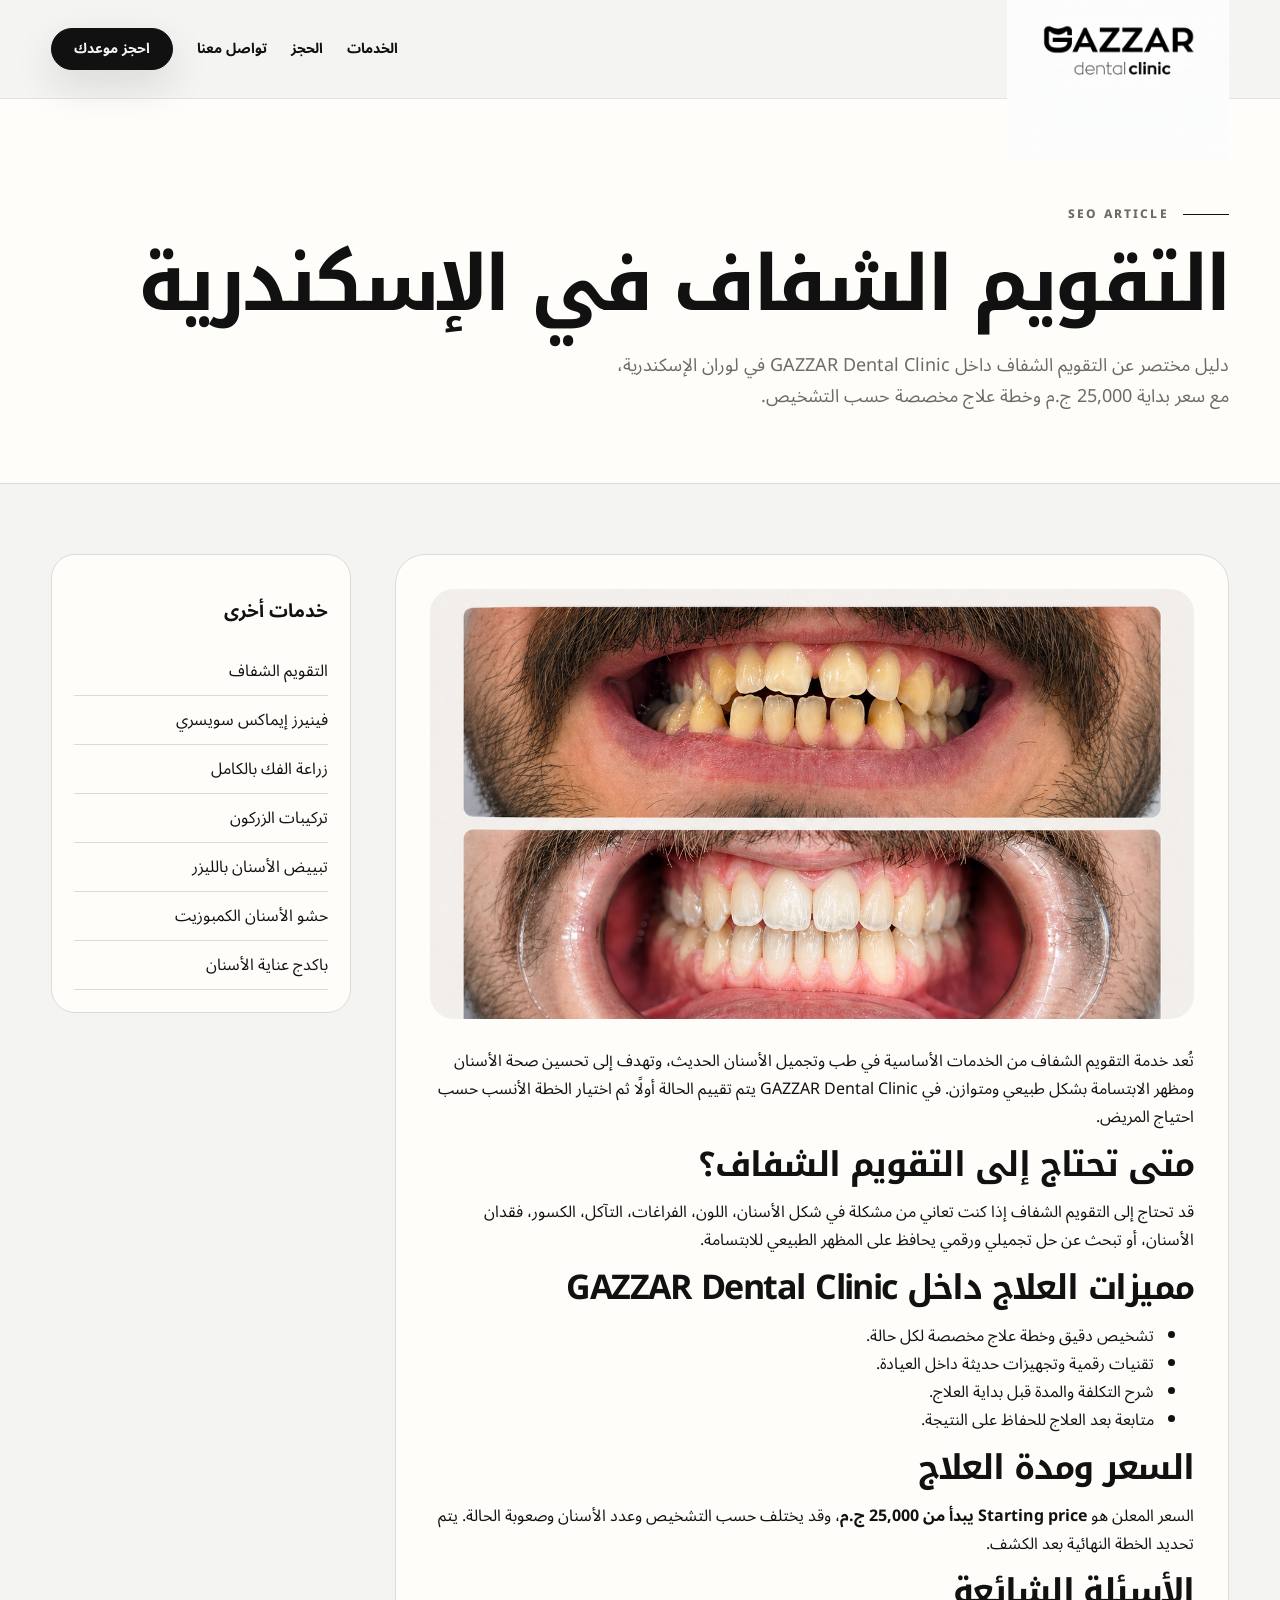
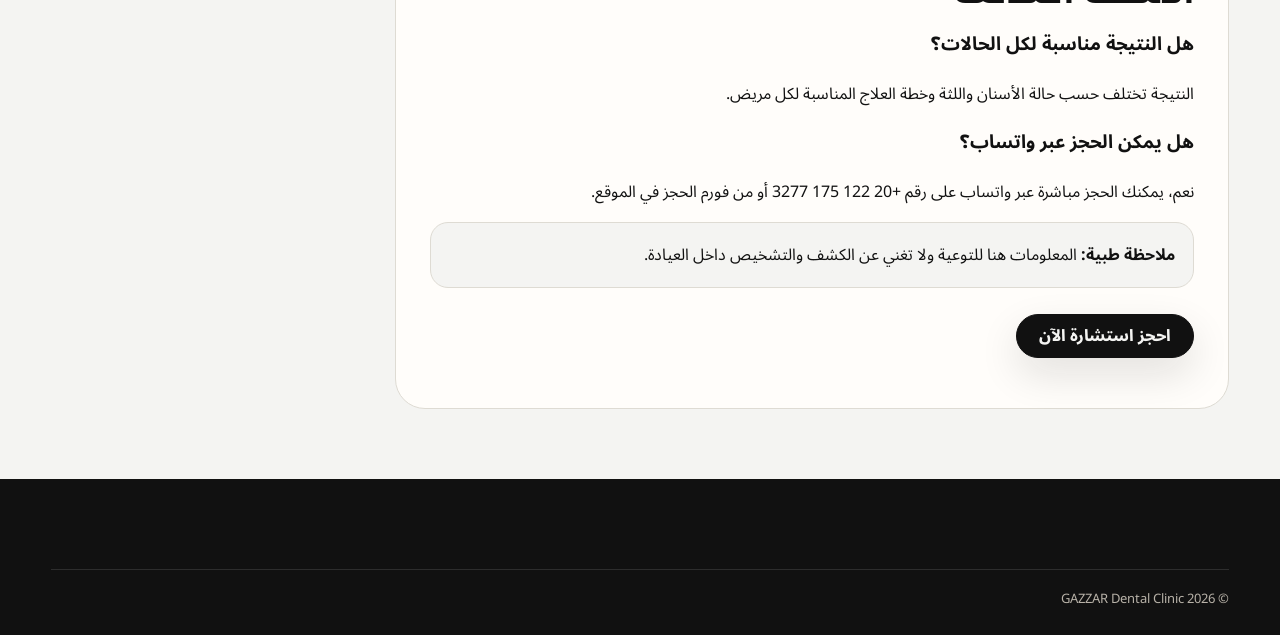
==== commit 5c999c63: "Add files via upload" ====
--- a/clear-aligners.html
+++ b/clear-aligners.html
@@ -1 +1 @@
-<!doctype html><html lang="ar"><head><meta charset="utf-8"><meta name="viewport" content="width=device-width, initial-scale=1"><title>التقويم الشفاف | GAZZAR Dental Clinic</title><meta name="description" content="التقويم الشفاف في لوران الإسكندرية داخل GAZZAR Dental Clinic مع د. عمر الجزار. اعرف السعر والمميزات واحجز عبر واتساب."><link rel="preconnect" href="https://fonts.googleapis.com"><link rel="preconnect" href="https://fonts.gstatic.com" crossorigin><link href="https://fonts.googleapis.com/css2?family=Cormorant+Garamond:ital,wght@0,500;0,600;1,500;1,600&family=IBM+Plex+Sans+Arabic:wght@400;500;600;700&family=Manrope:wght@400;500;600;700;800&display=swap" rel="stylesheet"><link rel="stylesheet" href="styles.css"></head><body dir="rtl"><header class="topbar"><div class="container nav"><a class="brand" href="index.html"><img src="logo.png" alt="GAZZAR Dental Clinic"></a><nav class="links open"><a href="index.html#services">الخدمات</a><a href="index.html#cases">قبل وبعد</a><a href="index.html#contact">تواصل معنا</a><a class="cta" href="https://wa.me/201221753277" target="_blank">احجز موعدك</a></nav></div></header><section class="article-hero"><div class="container"><span class="eyebrow">SEO ARTICLE</span><h1>التقويم الشفاف</h1><p class="lead">دليل مختصر عن التقويم الشفاف داخل GAZZAR Dental Clinic في لوران الإسكندرية، مع سعر بداية 25,000 ج.م وخطة علاج مخصصة حسب التشخيص.</p></div></section><div class="container article-layout"><main><img src="case-clear-2.jpg" alt="التقويم الشفاف" style="border-radius:24px;margin-bottom:28px;width:100%;max-height:420px;object-fit:cover"><p>تُعد خدمة التقويم الشفاف من الخدمات الأساسية في عيادات تجميل الأسنان الحديثة، وتهدف إلى تحسين صحة الأسنان ومظهر الابتسامة بشكل طبيعي ومتوازن. في GAZZAR Dental Clinic يتم تقييم الحالة أولًا ثم اختيار الخطة الأنسب حسب احتياج المريض.</p><h2>متى تحتاج هذه الخدمة؟</h2><p>قد تحتاج إلى التقويم الشفاف إذا كنت تعاني من مشكلة في شكل الأسنان، اللون، الفراغات، التآكل، الكسور، أو تبحث عن حل تجميلي ورقمي يحافظ على المظهر الطبيعي للابتسامة.</p><h2>مميزات العلاج في GAZZAR Dental Clinic</h2><ul><li>تشخيص دقيق وخطة علاج مخصصة لكل حالة.</li><li>استخدام تقنيات رقمية وتجهيزات حديثة داخل العيادة.</li><li>شرح كامل للتكلفة والمدة قبل بداية العلاج.</li><li>متابعة بعد العلاج للحفاظ على النتيجة.</li></ul><h2>السعر ومدة العلاج</h2><p>السعر المعلن هو <strong>Starting price يبدأ من 25,000 ج.م</strong> وقد يختلف حسب التشخيص وعدد الأسنان أو صعوبة الحالة. يتم تحديد الخطة النهائية بعد الكشف.</p><h2>الأسئلة الشائعة</h2><h3>هل النتيجة مناسبة لكل الحالات؟</h3><p>النتيجة تختلف حسب حالة الأسنان واللثة وخطة العلاج المناسبة لكل مريض.</p><h3>هل يمكن الحجز عبر واتساب؟</h3><p>نعم، يمكنك الحجز مباشرة عبر واتساب على رقم +20 122 175 3277.</p><div class="notice"><strong>ملاحظة طبية:</strong> المعلومات هنا للتوعية ولا تغني عن الكشف والتشخيص داخل العيادة.</div><p style="margin-top:26px"><a class="cta" href="https://wa.me/201221753277" target="_blank">احجز استشارة الآن</a></p></main><aside class="toc"><h3>خدمات أخرى</h3><a href="clear-aligners.html">التقويم الشفاف</a><a href="emax-veneers.html">فينيرز إيماكس سويسري</a><a href="zirconia-crowns.html">تركيبات الزركون</a><a href="laser-bleaching.html">تبييض الأسنان بالليزر</a><a href="composite-restoration.html">حشو الأسنان الكمبوزيت</a><a href="dental-care-package.html">باكدج عناية الأسنان</a><a href="full-arch-implants.html">زراعة الفك بالكامل</a></aside></div><footer class="footer"><div class="container copy">© 2026 GAZZAR Dental Clinic</div></footer></body></html>+<!doctype html><html lang="ar"><head><meta charset="utf-8"><meta name="viewport" content="width=device-width, initial-scale=1"><title>التقويم الشفاف في الإسكندرية | GAZZAR Dental Clinic</title><meta name="description" content="التقويم الشفاف في لوران الإسكندرية داخل GAZZAR Dental Clinic مع د. عمر الجزار. اعرف سعر البداية والمميزات واحجز عبر واتساب."><link rel="icon" href="logo.png"><link rel="preconnect" href="https://fonts.googleapis.com"><link rel="preconnect" href="https://fonts.gstatic.com" crossorigin><link href="https://fonts.googleapis.com/css2?family=Montserrat:wght@400;500;600;700;800;900&family=Noto+Kufi+Arabic:wght@400;500;600;700;800&family=Noto+Sans+Arabic:wght@400;500;600;700;800&family=Playfair+Display:ital,wght@0,500;0,600;0,700;1,500;1,600&display=swap" rel="stylesheet"><link rel="stylesheet" href="styles.css"></head><body dir="rtl"><header class="topbar"><div class="container nav"><a class="brand" href="index.html"><img src="logo.png" alt="GAZZAR Dental Clinic"></a><nav class="navlinks open"><a href="index.html#services">الخدمات</a><a href="index.html#booking">الحجز</a><a href="index.html#contact">تواصل معنا</a><a class="btn" href="index.html#booking">احجز موعدك</a></nav></div></header><section class="article-hero"><div class="container"><span class="eyebrow">SEO ARTICLE</span><h1>التقويم الشفاف في الإسكندرية</h1><p class="lead">دليل مختصر عن التقويم الشفاف داخل GAZZAR Dental Clinic في لوران الإسكندرية، مع سعر بداية 25,000 ج.م وخطة علاج مخصصة حسب التشخيص.</p></div></section><div class="container article-layout"><main><img src="case-clear-2.jpg" alt="التقويم الشفاف" style="border-radius:24px;margin-bottom:28px;width:100%;max-height:430px;object-fit:cover"><p>تُعد خدمة التقويم الشفاف من الخدمات الأساسية في طب وتجميل الأسنان الحديث، وتهدف إلى تحسين صحة الأسنان ومظهر الابتسامة بشكل طبيعي ومتوازن. في GAZZAR Dental Clinic يتم تقييم الحالة أولًا ثم اختيار الخطة الأنسب حسب احتياج المريض.</p><h2>متى تحتاج إلى التقويم الشفاف؟</h2><p>قد تحتاج إلى التقويم الشفاف إذا كنت تعاني من مشكلة في شكل الأسنان، اللون، الفراغات، التآكل، الكسور، فقدان الأسنان، أو تبحث عن حل تجميلي ورقمي يحافظ على المظهر الطبيعي للابتسامة.</p><h2>مميزات العلاج داخل GAZZAR Dental Clinic</h2><ul><li>تشخيص دقيق وخطة علاج مخصصة لكل حالة.</li><li>تقنيات رقمية وتجهيزات حديثة داخل العيادة.</li><li>شرح التكلفة والمدة قبل بداية العلاج.</li><li>متابعة بعد العلاج للحفاظ على النتيجة.</li></ul><h2>السعر ومدة العلاج</h2><p>السعر المعلن هو <strong>Starting price يبدأ من 25,000 ج.م</strong>، وقد يختلف حسب التشخيص وعدد الأسنان وصعوبة الحالة. يتم تحديد الخطة النهائية بعد الكشف.</p><h2>الأسئلة الشائعة</h2><h3>هل النتيجة مناسبة لكل الحالات؟</h3><p>النتيجة تختلف حسب حالة الأسنان واللثة وخطة العلاج المناسبة لكل مريض.</p><h3>هل يمكن الحجز عبر واتساب؟</h3><p>نعم، يمكنك الحجز مباشرة عبر واتساب على رقم +20 122 175 3277 أو من فورم الحجز في الموقع.</p><div class="notice"><strong>ملاحظة طبية:</strong> المعلومات هنا للتوعية ولا تغني عن الكشف والتشخيص داخل العيادة.</div><p style="margin-top:26px"><a class="btn" href="index.html#booking">احجز استشارة الآن</a></p></main><aside class="toc"><h3>خدمات أخرى</h3><a href="clear-aligners.html">التقويم الشفاف</a><a href="emax-veneers.html">فينيرز إيماكس سويسري</a><a href="full-arch-implants.html">زراعة الفك بالكامل</a><a href="zirconia-crowns.html">تركيبات الزركون</a><a href="laser-bleaching.html">تبييض الأسنان بالليزر</a><a href="composite-restoration.html">حشو الأسنان الكمبوزيت</a><a href="dental-care-package.html">باكدج عناية الأسنان</a></aside></div><footer class="footer"><div class="container copy">© 2026 GAZZAR Dental Clinic</div></footer></body></html>
--- a/styles.css
+++ b/styles.css
@@ -1,2 +1,2 @@
 
-:root{--ivory:#F4F4F2;--black:#111111;--soft:#1d1d1b;--muted:#6d6a64;--line:#dedbd4;--card:#fffefa;--shade:#e9e7e1;--gold:#b7995b;--success:#25D366}*{box-sizing:border-box}html{scroll-behavior:smooth}body{margin:0;background:var(--ivory);color:var(--black);font-family:'Manrope','IBM Plex Sans Arabic',system-ui,-apple-system,sans-serif;line-height:1.75}body[dir=rtl]{font-family:'IBM Plex Sans Arabic','Manrope',system-ui,sans-serif}img{max-width:100%;display:block}.container{width:min(1180px,92%);margin:auto}.topbar{position:sticky;top:0;z-index:60;background:rgba(244,244,242,.92);backdrop-filter:blur(18px);border-bottom:1px solid rgba(17,17,17,.08)}.nav{height:88px;display:flex;align-items:center;justify-content:space-between;gap:22px}.brand{display:flex;align-items:center;min-width:215px}.brand img{height:62px;width:auto;object-fit:contain;filter:none}.links{display:flex;align-items:center;gap:24px}.links a{color:var(--black);text-decoration:none;font-weight:700;font-size:14px;letter-spacing:.01em}.links a:hover{opacity:.55}.cta{display:inline-flex;align-items:center;justify-content:center;gap:10px;border-radius:999px;background:var(--black);color:var(--ivory)!important;text-decoration:none;padding:14px 22px;font-weight:800;border:1px solid var(--black);box-shadow:0 16px 30px rgba(17,17,17,.12);transition:.2s ease}.cta:hover{transform:translateY(-2px)}.ghost{background:transparent;color:var(--black)!important;box-shadow:none}.outline{background:transparent;color:var(--black)!important}.lang,.menu{border:1px solid var(--line);background:transparent;color:var(--black);border-radius:999px;padding:11px 14px;font-weight:800;cursor:pointer}.menu{display:none;font-size:24px;padding:8px 12px}.hero{position:relative;overflow:hidden;min-height:780px;background:radial-gradient(circle at 78% 23%,#ffffff 0,#f7f7f5 24%,var(--ivory) 58%)}.hero:before{content:"";position:absolute;inset:0;background:linear-gradient(90deg,rgba(244,244,242,.95),rgba(244,244,242,.55) 52%,rgba(244,244,242,.15));z-index:1;pointer-events:none}.hero-grid{position:relative;z-index:2;display:grid;grid-template-columns:1fr .95fr;gap:44px;align-items:center;padding:92px 0 76px}.hero-copy{max-width:620px}.eyebrow{display:inline-flex;align-items:center;gap:12px;font-size:13px;font-weight:800;letter-spacing:.12em;text-transform:uppercase;color:var(--muted);margin-bottom:20px}.eyebrow:before{content:"";width:42px;height:1px;background:var(--black)}.hero h1{font-size:clamp(48px,7vw,92px);line-height:.98;margin:0 0 24px;letter-spacing:-.06em;font-weight:800}.hero h1 span{font-family:'Cormorant Garamond','IBM Plex Sans Arabic',serif;font-weight:600;font-style:italic;letter-spacing:-.035em}.lead{font-size:18px;color:var(--muted);max-width:570px}.actions{display:flex;gap:14px;flex-wrap:wrap;margin:32px 0}.hero-metrics{display:grid;grid-template-columns:repeat(3,1fr);gap:16px;margin-top:36px;max-width:560px}.metric{border-top:1px solid var(--black);padding-top:16px}.metric strong{font-size:27px}.metric span{display:block;color:var(--muted);font-size:13px}.hero-visual{position:relative}.hero-visual .main-img{width:100%;aspect-ratio:4/4.85;object-fit:cover;border-radius:28px;filter:grayscale(100%) contrast(1.03);box-shadow:0 35px 80px rgba(17,17,17,.16)}.hero-card{position:absolute;inset-inline-start:-30px;bottom:34px;background:rgba(17,17,17,.94);color:var(--ivory);border-radius:22px;padding:20px;width:315px;box-shadow:0 25px 55px rgba(17,17,17,.23)}.hero-card h3{margin:0 0 10px}.mini-cases{display:flex;gap:8px}.mini-cases img{height:54px;width:72px;border-radius:12px;object-fit:cover}.trust-strip{position:relative;z-index:3;margin-top:-56px}.trust-grid{display:grid;grid-template-columns:repeat(4,1fr);border:1px solid var(--line);background:rgba(255,254,250,.92);backdrop-filter:blur(16px);border-radius:28px;overflow:hidden;box-shadow:0 25px 70px rgba(17,17,17,.08)}.trust-item{padding:28px;border-inline-end:1px solid var(--line)}.trust-item:last-child{border:0}.trust-icon{font-size:28px;margin-bottom:10px}.trust-item h3{margin:0 0 4px;font-size:17px}.trust-item p{margin:0;color:var(--muted);font-size:14px}.section{padding:95px 0}.section-title{display:flex;align-items:end;justify-content:space-between;gap:28px;margin-bottom:38px}.section-title.center{display:block;text-align:center}.section-title small{font-size:13px;font-weight:800;text-transform:uppercase;letter-spacing:.15em;color:var(--muted)}h2{font-size:clamp(34px,4.4vw,58px);line-height:1.05;margin:8px 0 0;letter-spacing:-.045em}h2 em{font-family:'Cormorant Garamond',serif;font-weight:600}.section-title p{max-width:620px;color:var(--muted);margin:0}.treatments{display:grid;grid-template-columns:repeat(3,1fr);gap:24px}.t-card{background:var(--card);border:1px solid var(--line);border-radius:28px;overflow:hidden;display:flex;flex-direction:column;box-shadow:0 20px 60px rgba(17,17,17,.06)}.t-img-wrap{position:relative;overflow:hidden}.t-card img{height:245px;width:100%;object-fit:cover;filter:saturate(.84) contrast(1.02);transition:.35s}.t-card:hover img{transform:scale(1.04)}.t-tag{position:absolute;top:16px;inset-inline-start:16px;background:rgba(244,244,242,.92);color:var(--black);border:1px solid rgba(17,17,17,.12);border-radius:999px;padding:8px 12px;font-size:12px;font-weight:800}.t-body{padding:24px;display:flex;flex-direction:column;gap:12px;flex:1}.t-body h3{margin:0;font-size:24px;line-height:1.2}.t-body p{margin:0;color:var(--muted);font-size:15px}.price-row{display:flex;align-items:center;justify-content:space-between;gap:10px;border-top:1px solid var(--line);padding-top:16px;margin-top:auto}.price-row span{color:var(--muted);font-size:12px;font-weight:800;text-transform:uppercase;letter-spacing:.08em}.price{font-size:24px;font-weight:900}.small-link{color:var(--black);font-weight:800;text-decoration:none}.premium-band{border-top:1px solid var(--line);border-bottom:1px solid var(--line);background:var(--black);color:var(--ivory);padding:54px 0}.band-grid{display:grid;grid-template-columns:repeat(4,1fr);gap:22px}.band-item{display:flex;gap:14px;align-items:flex-start}.band-item strong{display:block;font-size:18px}.band-item span{color:#c7c1b6;font-size:14px}.clinic-section{background:var(--soft);color:var(--ivory);border-radius:38px;padding:42px;display:grid;grid-template-columns:1fr 1fr;gap:44px;align-items:center}.clinic-section img{border-radius:28px;width:100%;aspect-ratio:4/3;object-fit:cover;filter:saturate(.7)}.why-grid{display:grid;grid-template-columns:1fr 1fr;gap:22px;margin-top:26px}.why{border-top:1px solid rgba(244,244,242,.25);padding-top:18px}.why h3{margin:0 0 6px}.why p{margin:0;color:#c7c1b6}.doctor{display:grid;grid-template-columns:.78fr 1.05fr;gap:52px;align-items:center}.doctor img{border-radius:34px;width:100%;filter:grayscale(100%);box-shadow:0 28px 80px rgba(17,17,17,.12)}.certs{display:grid;gap:10px;margin:24px 0}.certs span{border:1px solid var(--line);background:var(--card);border-radius:999px;padding:12px 16px;font-weight:800}.stats{display:grid;grid-template-columns:repeat(4,1fr);gap:14px;margin-top:24px}.stat{border:1px solid var(--line);background:var(--card);border-radius:22px;padding:20px;text-align:center}.stat strong{font-size:29px}.gallery{display:grid;grid-template-columns:1.3fr 1fr 1fr;gap:18px}.gallery img{width:100%;height:260px;object-fit:cover;border-radius:26px;filter:saturate(.78);box-shadow:0 12px 40px rgba(17,17,17,.06)}.gallery img:first-child{grid-row:span 2;height:538px}.cases{display:grid;grid-template-columns:repeat(3,1fr);gap:22px}.case{background:var(--card);border:1px solid var(--line);border-radius:28px;padding:12px;box-shadow:0 20px 60px rgba(17,17,17,.06)}.case img{width:100%;height:310px;object-fit:cover;border-radius:20px}.case h3{margin:15px 6px 3px;font-size:19px}.reviews{display:grid;grid-template-columns:repeat(3,1fr);gap:22px}.review{background:var(--card);border:1px solid var(--line);border-radius:28px;padding:26px;min-height:225px;display:flex;flex-direction:column;box-shadow:0 20px 60px rgba(17,17,17,.05)}.stars{letter-spacing:3px;color:var(--gold);font-size:18px}.review p{color:var(--muted);font-size:16px}.review .name{margin-top:auto;font-weight:900}.articles-grid{display:grid;grid-template-columns:repeat(4,1fr);gap:18px}.article-card{border:1px solid var(--line);border-radius:24px;background:var(--card);padding:22px;text-decoration:none;color:var(--black);min-height:170px;display:flex;flex-direction:column;justify-content:space-between}.article-card h3{margin:0;font-size:20px}.article-card span{color:var(--muted);font-weight:800}.contact{display:grid;grid-template-columns:.9fr 1.1fr;gap:30px}.contact-card{background:var(--card);border:1px solid var(--line);border-radius:30px;padding:32px}.contact-card p{color:var(--muted)}.contact-list{display:grid;gap:14px}.contact-list a,.contact-list div{border-top:1px solid var(--line);padding-top:14px;color:var(--black);text-decoration:none;font-weight:800}.mapbox{border-radius:30px;overflow:hidden;min-height:420px;background:url('clinic-front.jpg') center/cover;position:relative}.mapbox:before{content:"";position:absolute;inset:0;background:linear-gradient(0deg,rgba(17,17,17,.72),rgba(17,17,17,.05))}.mapbox a{position:absolute;bottom:24px;inset-inline:24px;text-align:center}.footer{background:var(--black);color:var(--ivory);padding:58px 0 22px}.footer-grid{display:grid;grid-template-columns:1.3fr 1fr 1fr 1.2fr;gap:34px}.footer img{height:74px;filter:brightness(0) invert(1)}.footer p{color:#c7c1b6}.footer a{color:var(--ivory);display:block;text-decoration:none;margin:8px 0}.social{display:flex;gap:10px;margin-top:18px}.social a{width:40px;height:40px;border:1px solid rgba(244,244,242,.22);display:grid;place-items:center;border-radius:50%;margin:0}.copy{border-top:1px solid rgba(244,244,242,.12);margin-top:36px;padding-top:18px;color:#aaa59a;font-size:13px}.whatsapp-float{position:fixed;z-index:90;right:22px;bottom:22px;width:60px;height:60px;background:var(--success);color:white;border-radius:50%;display:grid;place-items:center;text-decoration:none;font-weight:900;font-size:26px;box-shadow:0 20px 36px rgba(37,211,102,.35)}body[dir=rtl] .whatsapp-float{right:auto;left:22px}.article-hero{padding:76px 0 54px;border-bottom:1px solid var(--line);background:linear-gradient(180deg,#fffefa,var(--ivory))}.article-layout{display:grid;grid-template-columns:1fr 320px;gap:38px;padding:64px 0}.article-layout main{background:var(--card);border:1px solid var(--line);border-radius:30px;padding:38px}.article-layout h1{font-size:clamp(38px,5vw,64px);line-height:1;margin:0}.article-layout h2{font-size:34px;margin-top:42px}.article-layout p,.article-layout li{color:var(--muted);font-size:17px}.toc{position:sticky;top:110px;background:var(--black);color:var(--ivory);border-radius:26px;padding:24px;height:max-content}.toc a{color:var(--ivory);display:block;text-decoration:none;margin:12px 0}.notice{background:#fff;border:1px solid var(--line);padding:18px;border-radius:20px;color:var(--muted);margin-top:20px}.only-en{display:none}body[data-lang=en] .only-ar{display:none}body[data-lang=en] .only-en{display:inline}body[data-lang=en] .only-en.block{display:block}body[data-lang=en] .only-ar.block{display:none}@media(max-width:1040px){.links{display:none;position:absolute;top:88px;inset-inline:0;background:var(--ivory);padding:18px;flex-direction:column;align-items:stretch;border-bottom:1px solid var(--line)}.links.open{display:flex}.menu{display:block}.hero-grid,.clinic-section,.doctor,.contact,.article-layout{grid-template-columns:1fr}.hero:before{background:linear-gradient(180deg,rgba(244,244,242,.98),rgba(244,244,242,.75))}.trust-grid,.treatments,.band-grid,.stats,.cases,.reviews,.articles-grid,.footer-grid{grid-template-columns:repeat(2,1fr)}.gallery{grid-template-columns:1fr 1fr}.gallery img:first-child{grid-row:auto;height:260px}.hero-card{position:static;margin-top:16px}.hero-visual .main-img{aspect-ratio:16/12}}@media(max-width:650px){.nav{height:76px}.brand{min-width:auto}.brand img{height:48px;max-width:220px}.hero{min-height:auto}.hero-grid{padding:50px 0 78px}.hero h1{font-size:48px}.lead{font-size:16px}.hero-metrics,.trust-grid,.treatments,.band-grid,.stats,.gallery,.cases,.reviews,.articles-grid,.footer-grid{grid-template-columns:1fr}.trust-strip{margin-top:-35px}.section{padding:64px 0}.section-title{display:block}.section-title p{margin-top:14px}.clinic-section{padding:24px;border-radius:28px}.why-grid{grid-template-columns:1fr}.case img{height:240px}.hero-card{width:100%}.contact{grid-template-columns:1fr}.article-layout main{padding:24px}.links .cta{display:flex}.footer img{height:58px}}
+:root{--ivory:#F4F4F2;--black:#111111;--paper:#fffdfa;--muted:#6f6b64;--line:#dedbd3;--line2:#cfcac0;--shadow:0 24px 70px rgba(17,17,17,.08);--wa:#25D366}*{box-sizing:border-box}html{scroll-behavior:smooth}body{margin:0;background:var(--ivory);color:var(--black);font-family:'Noto Sans Arabic','Montserrat',system-ui,sans-serif;line-height:1.75}body[dir=ltr]{font-family:'Montserrat','Noto Sans Arabic',system-ui,sans-serif}img{max-width:100%;display:block}a{color:inherit}.container{width:min(1180px,92%);margin:auto}.topbar{position:sticky;top:0;z-index:99;background:rgba(244,244,242,.94);backdrop-filter:blur(18px);border-bottom:1px solid rgba(17,17,17,.08)}.nav{height:98px;display:flex;align-items:center;justify-content:space-between;gap:22px}.brand{display:flex;align-items:center;text-decoration:none}.brand img{width:222px;height:auto;display:block}.navlinks{display:flex;align-items:center;gap:24px}.navlinks a{font-weight:700;text-decoration:none;font-size:14px;transition:.2s}.navlinks a:hover{opacity:.55}.btn{display:inline-flex;align-items:center;justify-content:center;border:1px solid var(--black);border-radius:999px;padding:13px 22px;background:var(--black);color:var(--ivory);text-decoration:none;font-weight:800;line-height:1;box-shadow:0 16px 40px rgba(17,17,17,.12);transition:.25s}.btn:hover{transform:translateY(-2px)}.btn.light{background:transparent;color:var(--black);box-shadow:none}.lang,.menu{border:1px solid var(--line2);background:transparent;border-radius:999px;padding:10px 13px;font-weight:800;color:var(--black)}.menu{display:none;font-size:22px}.hero{position:relative;min-height:810px;overflow:hidden}.hero:before{content:"";position:absolute;inset:0;background:linear-gradient(90deg,rgba(244,244,242,.96) 0%,rgba(244,244,242,.82) 38%,rgba(244,244,242,.24) 72%);z-index:1}.hero .watermark{position:absolute;inset-inline-start:6%;top:62%;font-family:'Playfair Display',serif;font-size:18vw;line-height:.75;color:rgba(17,17,17,.035);letter-spacing:-.08em;font-weight:800;pointer-events:none}.hero-grid{position:relative;z-index:2;display:grid;grid-template-columns:1fr .92fr;gap:56px;align-items:center;padding:98px 0 86px}.eyebrow{display:flex;align-items:center;gap:14px;font-size:12px;font-weight:800;letter-spacing:.18em;text-transform:uppercase;color:var(--muted);margin-bottom:20px}.eyebrow:before{content:"";display:block;width:46px;height:1px;background:var(--black)}h1,h2{letter-spacing:-.045em;line-height:1.05}h1{font-size:clamp(46px,7.2vw,96px);margin:0 0 24px;font-family:'Noto Kufi Arabic','Playfair Display',serif;font-weight:700}body[dir=ltr] h1,body[dir=ltr] h2{font-family:'Playfair Display','Noto Kufi Arabic',serif}h1 em,h2 em{font-family:'Playfair Display','Noto Kufi Arabic',serif;font-style:italic;font-weight:600}h2{font-size:clamp(34px,4.8vw,64px);margin:8px 0 0;font-family:'Noto Kufi Arabic','Playfair Display',serif;font-weight:700}.lead{font-size:18px;color:var(--muted);max-width:620px;margin:0}.hero-actions{display:flex;gap:14px;flex-wrap:wrap;margin:34px 0}.hero-numbers{display:grid;grid-template-columns:repeat(3,1fr);gap:18px;margin-top:40px;max-width:590px}.num{border-top:1px solid var(--black);padding-top:15px}.num strong{display:block;font-size:28px}.num span{color:var(--muted);font-size:13px}.hero-visual{position:relative}.hero-visual img{width:100%;height:620px;object-fit:cover;border-radius:30px;filter:grayscale(100%) contrast(1.06);box-shadow:var(--shadow)}.hero-badge{position:absolute;bottom:28px;inset-inline-start:-28px;background:rgba(17,17,17,.94);color:var(--ivory);border-radius:24px;padding:22px;width:min(330px,80%);box-shadow:0 24px 55px rgba(17,17,17,.22)}.hero-badge h3{margin:0 0 8px;font-size:20px}.hero-badge p{margin:0;color:#d8d5ce;font-size:14px}.trust{position:relative;z-index:5;margin-top:-54px}.trust-grid{display:grid;grid-template-columns:repeat(4,1fr);background:rgba(255,253,250,.94);border:1px solid var(--line);border-radius:28px;overflow:hidden;box-shadow:var(--shadow)}.trust-item{padding:27px;border-inline-end:1px solid var(--line)}.trust-item:last-child{border:0}.trust-item b{display:block;font-size:17px;margin-bottom:5px}.trust-item span{color:var(--muted);font-size:14px}.section{padding:96px 0}.section-title{display:flex;align-items:end;justify-content:space-between;gap:30px;margin-bottom:38px}.section-title.center{text-align:center;display:block}.section-title small{font-size:12px;letter-spacing:.2em;font-weight:900;color:var(--muted);text-transform:uppercase}.section-title p{max-width:620px;margin:0;color:var(--muted)}.services{display:grid;grid-template-columns:repeat(3,1fr);gap:24px}.service-card{background:var(--paper);border:1px solid var(--line);border-radius:30px;overflow:hidden;box-shadow:0 18px 55px rgba(17,17,17,.055);display:flex;flex-direction:column}.service-media{position:relative;display:block;overflow:hidden}.service-media img{height:250px;width:100%;object-fit:cover;filter:saturate(.78) contrast(1.03);transition:.35s}.service-card:hover .service-media img{transform:scale(1.04)}.service-media span{position:absolute;top:16px;inset-inline-start:16px;background:rgba(244,244,242,.94);border:1px solid rgba(17,17,17,.12);padding:8px 13px;border-radius:999px;font-weight:800;font-size:12px}.service-body{padding:24px;display:flex;flex-direction:column;gap:10px;flex:1}.service-en{margin:0;color:var(--muted);font-size:12px;letter-spacing:.16em;text-transform:uppercase;font-weight:800}.service-body h3{margin:0;font-size:24px;line-height:1.25}.service-body p:not(.service-en){margin:0;color:var(--muted);font-size:15px}.service-bottom{display:flex;align-items:center;justify-content:space-between;gap:14px;border-top:1px solid var(--line);padding-top:16px;margin-top:auto}.service-bottom small{display:block;color:var(--muted);font-size:11px;letter-spacing:.12em;text-transform:uppercase;font-weight:800}.service-bottom strong{display:block;font-size:25px}.mini-btn{border:1px solid var(--black);border-radius:999px;padding:10px 14px;text-decoration:none;font-size:13px;font-weight:800;white-space:nowrap}.band{background:var(--black);color:var(--ivory);padding:48px 0;border-top:1px solid var(--black);border-bottom:1px solid var(--black)}.band-grid{display:grid;grid-template-columns:repeat(4,1fr);gap:28px}.band b{display:block;margin-bottom:5px}.band span{color:#c9c5bd;font-size:14px}.split{display:grid;grid-template-columns:1fr 1fr;gap:52px;align-items:center}.split .photo{border-radius:32px;overflow:hidden;box-shadow:var(--shadow);border:1px solid var(--line)}.split .photo img{height:570px;width:100%;object-fit:cover}.why-grid{display:grid;grid-template-columns:1fr 1fr;gap:16px;margin-top:30px}.why{padding:22px;border:1px solid var(--line);border-radius:22px;background:rgba(255,253,250,.55)}.why h3{margin:0 0 6px}.why p{margin:0;color:var(--muted);font-size:14px}.doctor{display:grid;grid-template-columns:.9fr 1.1fr;gap:56px;align-items:center}.doctor img{border-radius:34px;height:650px;width:100%;object-fit:cover;filter:grayscale(100%) contrast(1.08);box-shadow:var(--shadow)}.certs{display:grid;gap:10px;margin:28px 0}.certs span{border:1px solid var(--line);background:var(--paper);border-radius:999px;padding:12px 18px;font-weight:700}.stats{display:grid;grid-template-columns:repeat(4,1fr);gap:12px;margin-top:22px}.stat{border-top:1px solid var(--black);padding-top:14px;font-size:13px;color:var(--muted)}.stat strong{font-size:24px;color:var(--black)}.gallery{display:grid;grid-template-columns:2fr 1fr 1fr;grid-auto-rows:250px;gap:18px}.gallery img{width:100%;height:100%;object-fit:cover;border-radius:24px;filter:saturate(.82)}.gallery img:first-child{grid-row:span 2}.cases{display:grid;grid-template-columns:repeat(4,1fr);gap:18px}.case-card{background:var(--paper);border:1px solid var(--line);border-radius:24px;overflow:hidden}.case-card img{height:260px;width:100%;object-fit:cover}.case-card div{padding:16px}.case-card span{font-size:11px;letter-spacing:.16em;color:var(--muted);font-weight:900}.case-card h3{margin:2px 0 0}.booking-wrap{display:grid;grid-template-columns:.82fr 1.18fr;gap:44px;align-items:stretch}.booking-info{background:var(--black);color:var(--ivory);border-radius:34px;padding:42px;display:flex;flex-direction:column;justify-content:space-between}.booking-info p{color:#d4d0c8}.booking-form{background:var(--paper);border:1px solid var(--line);border-radius:34px;padding:34px;box-shadow:var(--shadow)}.form-grid{display:grid;grid-template-columns:1fr 1fr;gap:16px}.field{display:flex;flex-direction:column;gap:8px}.field.full{grid-column:1/-1}label{font-weight:800;font-size:13px}input,select,textarea{width:100%;border:1px solid var(--line2);background:var(--ivory);color:var(--black);border-radius:18px;padding:14px 16px;font:inherit;outline:none}textarea{resize:vertical;min-height:110px}.booking-form button{width:100%;margin-top:18px;padding:17px 24px;font-size:16px;cursor:pointer}.form-note{font-size:13px;color:var(--muted);margin-top:12px}.reviews-clean{display:grid;grid-template-columns:1.2fr .8fr;gap:24px;align-items:center;background:var(--paper);border:1px solid var(--line);border-radius:34px;padding:34px}.stars{letter-spacing:2px}.reviews-clean p{color:var(--muted)}.articles-grid{display:grid;grid-template-columns:repeat(3,1fr);gap:18px}.article-card{display:block;text-decoration:none;background:var(--paper);border:1px solid var(--line);border-radius:24px;padding:24px;transition:.2s}.article-card:hover{transform:translateY(-3px)}.article-card span{font-size:11px;letter-spacing:.18em;color:var(--muted);font-weight:900}.article-card h3{margin:8px 0}.article-card p{margin:0;color:var(--muted);font-size:14px}.contact{display:grid;grid-template-columns:1fr 1fr;gap:26px}.contact-card,.mapbox{background:var(--paper);border:1px solid var(--line);border-radius:34px;padding:34px;box-shadow:0 18px 50px rgba(17,17,17,.045)}.contact-list{display:grid;gap:10px;margin-top:22px}.contact-list a{border-bottom:1px solid var(--line);padding:11px 0;text-decoration:none;font-weight:700}.mapbox{min-height:360px;background:linear-gradient(145deg,rgba(17,17,17,.08),rgba(255,255,255,.4)),url('clinic-front.jpg') center/cover;display:flex;align-items:end}.footer{background:var(--black);color:var(--ivory);padding:58px 0 24px}.footer-grid{display:grid;grid-template-columns:1.5fr 1fr 1fr 1fr;gap:30px}.footer img{width:190px;filter:invert(1)}.footer a{display:block;color:#d4d0c8;text-decoration:none;margin:8px 0}.footer p{color:#d4d0c8}.copy{border-top:1px solid rgba(244,244,242,.12);margin-top:32px;padding-top:18px;color:#b8b2a8;font-size:13px}.whatsapp-float{position:fixed;inset-inline-end:18px;bottom:18px;width:58px;height:58px;border-radius:50%;background:var(--wa);color:#fff;display:flex;align-items:center;justify-content:center;text-decoration:none;font-weight:900;font-size:13px;z-index:100;box-shadow:0 20px 45px rgba(37,211,102,.35)}.article-hero{padding:105px 0 70px;background:var(--paper);border-bottom:1px solid var(--line)}.article-hero h1{font-size:clamp(42px,6vw,78px)}.article-layout{display:grid;grid-template-columns:1fr 300px;gap:44px;padding:70px 0}.article-layout main{background:var(--paper);border:1px solid var(--line);border-radius:30px;padding:34px}.article-layout h2{font-size:34px}.toc{position:sticky;top:120px;align-self:start;background:var(--paper);border:1px solid var(--line);border-radius:24px;padding:22px}.toc a{display:block;text-decoration:none;border-bottom:1px solid var(--line);padding:10px 0}.notice{background:var(--ivory);border:1px solid var(--line);padding:18px;border-radius:18px}@media(max-width:980px){.menu{display:block}.nav{height:82px}.brand img{width:175px}.navlinks{position:absolute;top:82px;inset-inline:4%;display:none;flex-direction:column;align-items:stretch;background:var(--paper);border:1px solid var(--line);border-radius:24px;padding:18px;box-shadow:var(--shadow)}.navlinks.open{display:flex}.hero-grid,.split,.doctor,.booking-wrap,.contact,.reviews-clean,.article-layout{grid-template-columns:1fr}.hero{min-height:auto}.hero:before{background:linear-gradient(0deg,rgba(244,244,242,.96),rgba(244,244,242,.75))}.hero-grid{padding:54px 0 68px}.hero-visual img{height:460px}.hero-badge{inset-inline-start:16px;bottom:16px}.trust-grid,.services,.band-grid,.articles-grid{grid-template-columns:1fr 1fr}.cases{grid-template-columns:1fr 1fr}.gallery{grid-template-columns:1fr 1fr;grid-auto-rows:220px}.footer-grid{grid-template-columns:1fr 1fr}.form-grid{grid-template-columns:1fr}}@media(max-width:620px){.container{width:min(94%,560px)}.brand img{width:158px}.hero h1{font-size:44px}.hero-visual img{height:390px;border-radius:24px}.hero-numbers,.trust-grid,.services,.band-grid,.why-grid,.stats,.cases,.articles-grid,.footer-grid{grid-template-columns:1fr}.trust{margin-top:0}.trust-grid{border-radius:0;border-inline:0}.section{padding:68px 0}.section-title{display:block}.gallery{grid-template-columns:1fr;grid-auto-rows:220px}.gallery img:first-child{grid-row:auto}.service-media img{height:220px}.doctor img{height:470px}.booking-info,.booking-form{padding:26px;border-radius:26px}.case-card img{height:230px}}
